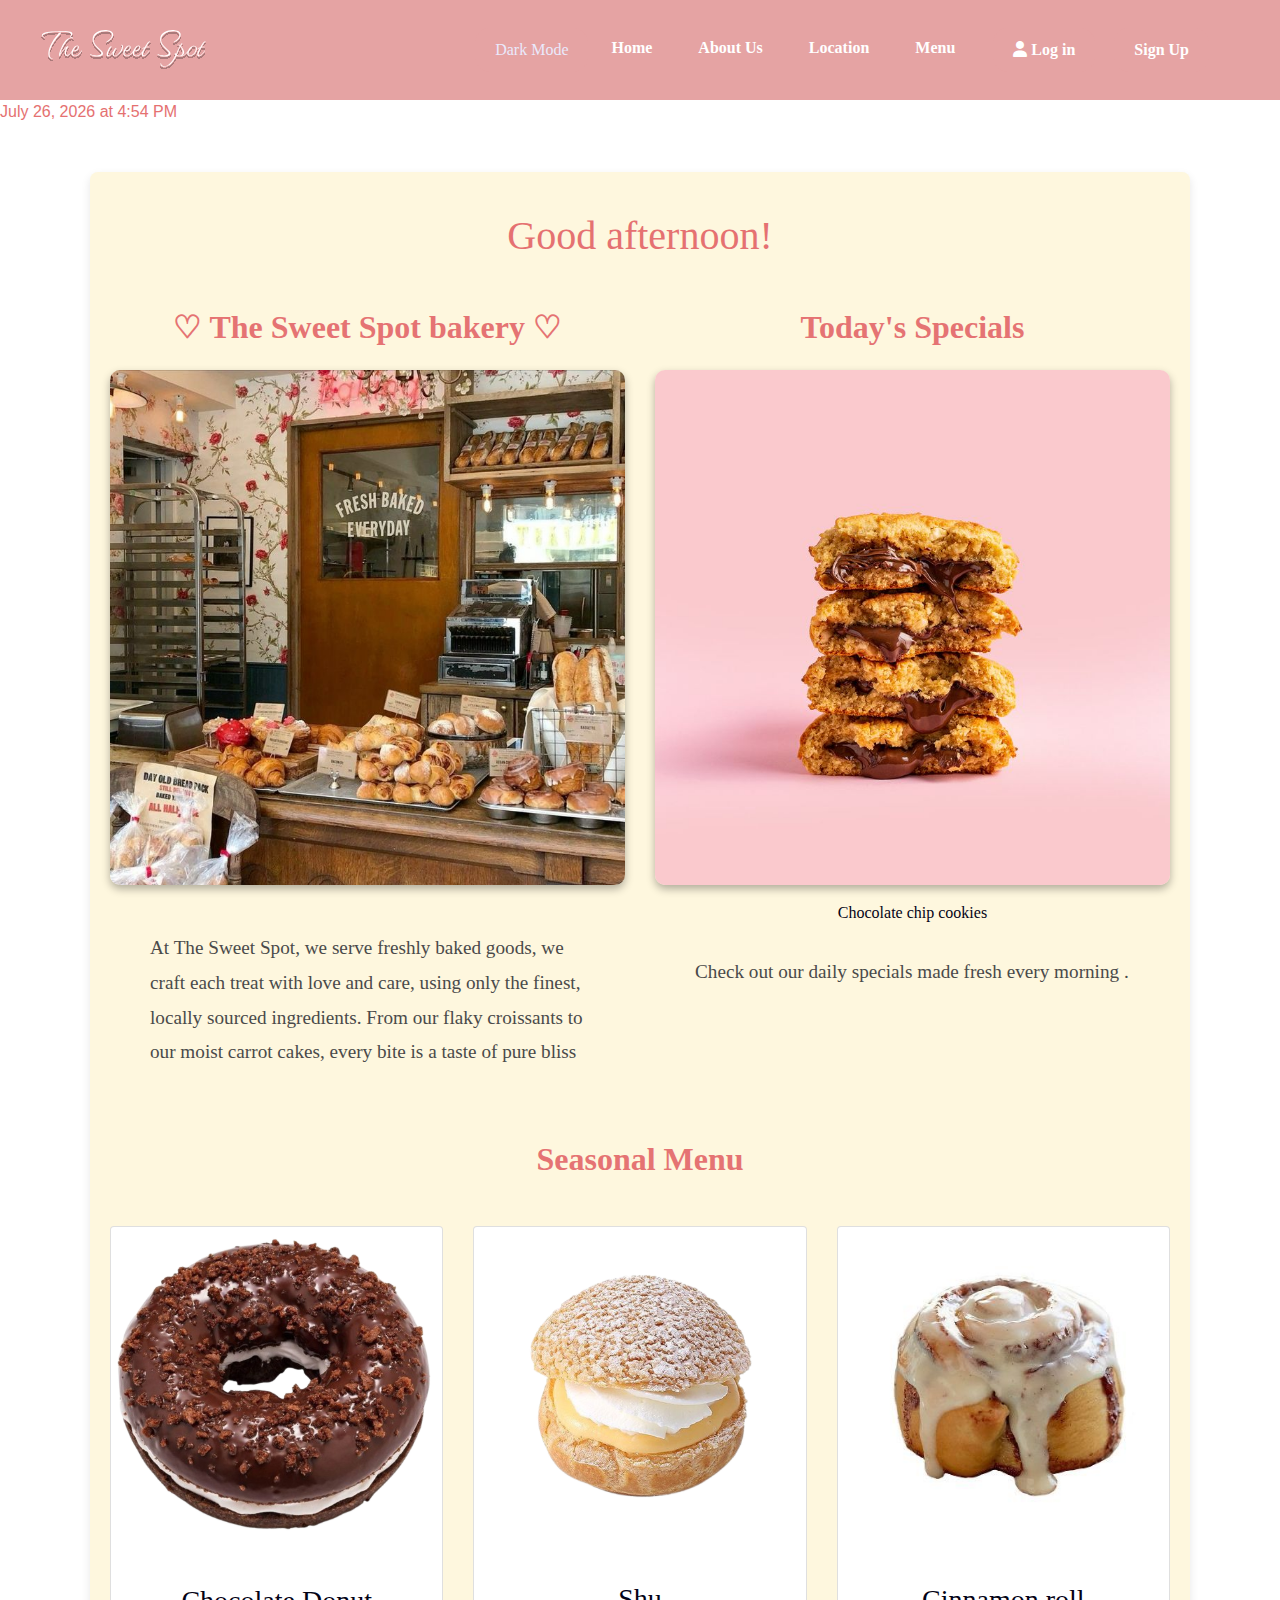
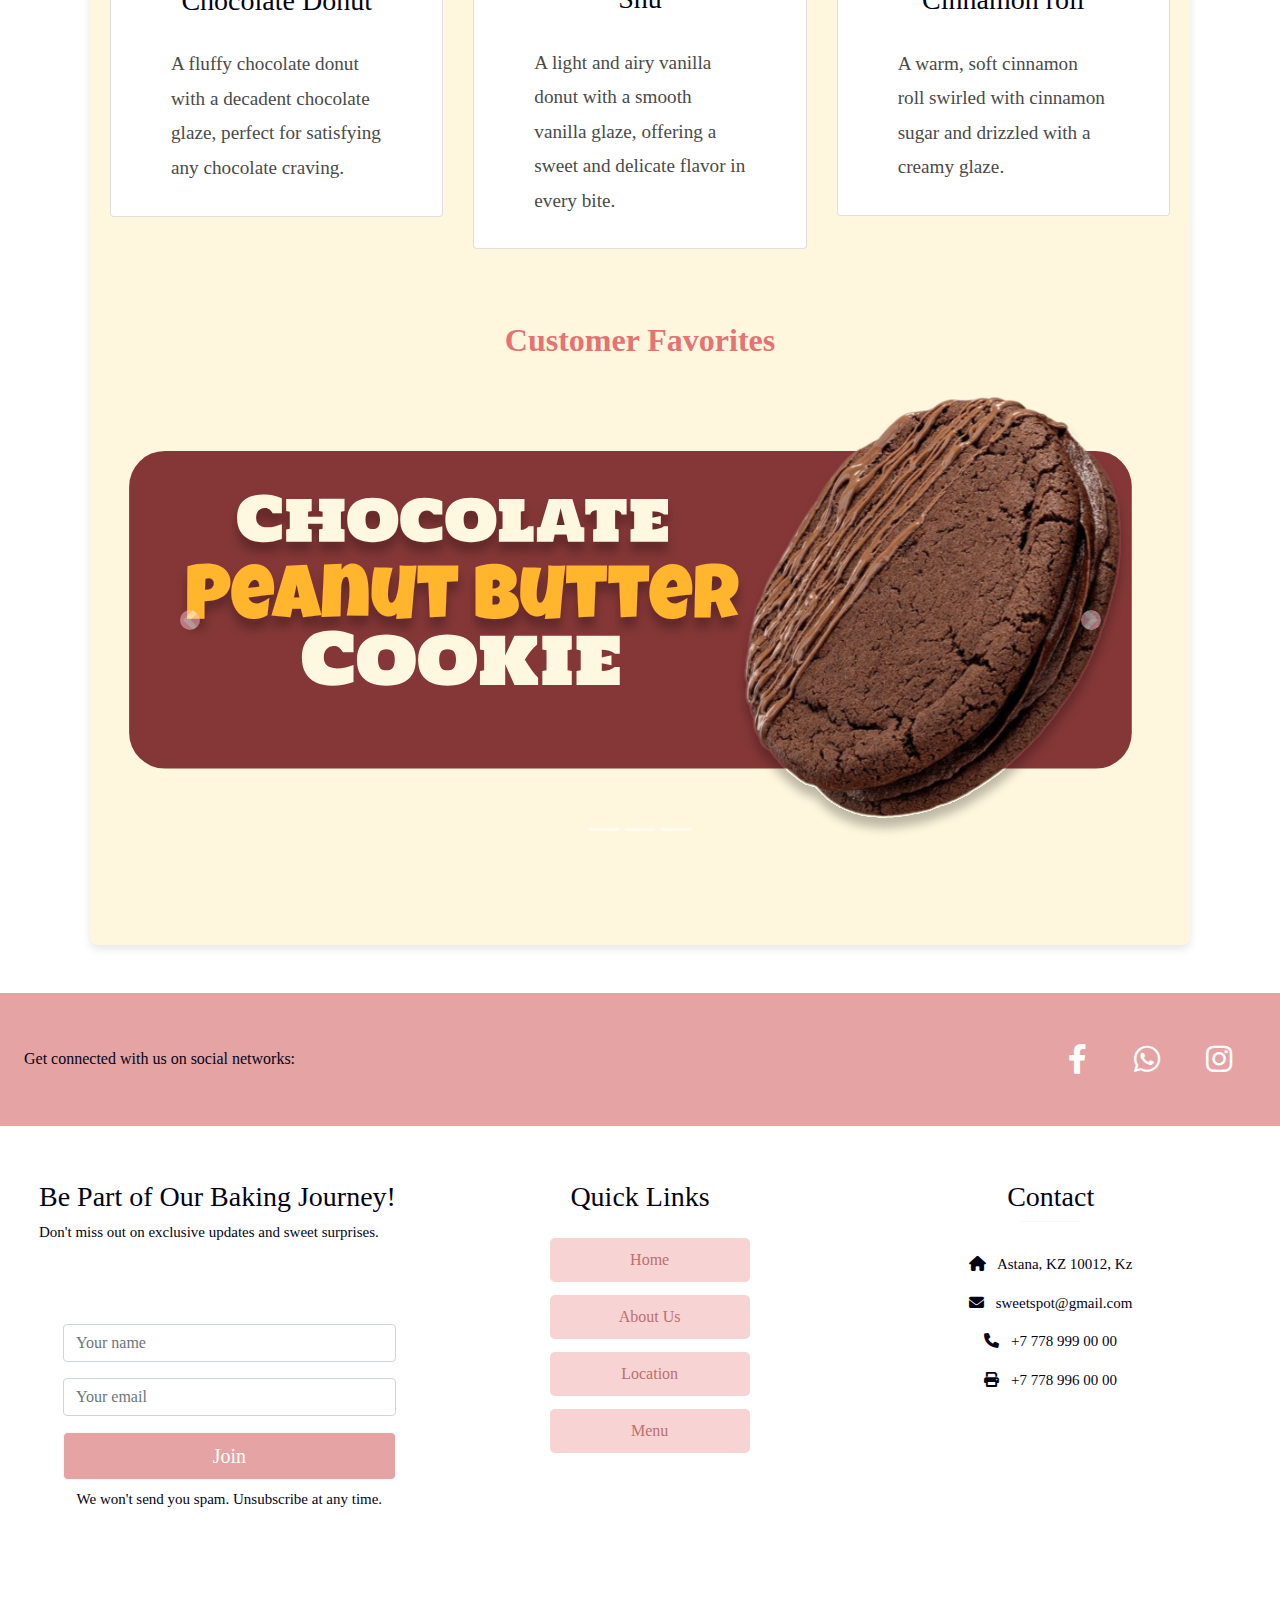
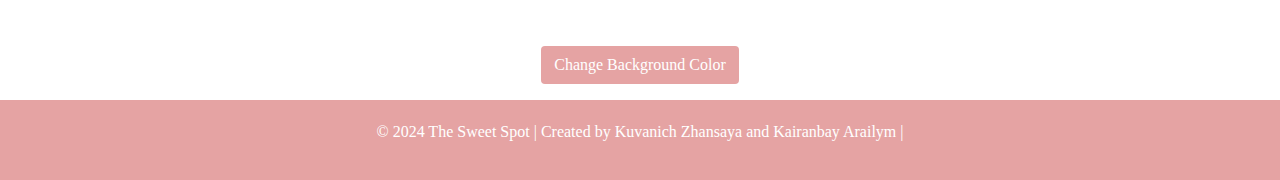
==== html/index.html @ 6b565dda "fourth commit" ====
<!DOCTYPE html>
<html lang="en">
<head>
  <meta charset="UTF-8">
  <meta name="viewport" content="width=device-width, initial-scale=1.0">
  <title>The Sweet Spot | Home</title>
  <link rel="stylesheet" href="../css/styles.css">
  <link href="https://cdn.jsdelivr.net/npm/bootstrap@5.3.3/dist/css/bootstrap.min.css" rel="stylesheet">
  <link rel="icon" type="image/svg" href="css/favicon.svg">
  <link rel="stylesheet" href="https://cdnjs.cloudflare.com/ajax/libs/font-awesome/6.0.0-beta3/css/all.min.css">
  <script src="../javascript/darkmode.js"></script>
  <link href="https://stackpath.bootstrapcdn.com/bootstrap/4.5.2/css/bootstrap.min.css" rel="stylesheet">
</head>

<body>
  <div id="page-container">
  <header>
    <a class="navbar-brand" href="index.html">
      <div class="logo"></div>
    </a>
    <nav class="navbar navbar-expand-lg" id="navbar">
      <div class="container-fluid">
        <button class="navbar-toggler" type="button" data-bs-toggle="collapse" data-bs-target="#navbarNav" aria-controls="navbarNav" aria-expanded="false" aria-label="Toggle navigation">
          <span class="navbar-toggler-icon"></span>
        </button>
        
        <button id="theme-toggle" class="styled-button">Toggle Light/Dark Mode</button> 
        <div class="collapse navbar-collapse" id="navbarNav">
          <ul class="navbar-nav ms-auto">
            <li class="nav-item">
              <a class="nav-link" href="index.html">Home</a>
            </li>
            <li class="nav-item">
              <a class="nav-link" href="about.html">About Us</a>
            </li>
            <li class="nav-item">
              <a class="nav-link" href="location.html">Location</a>
            </li>
            <li class="nav-item">
              <a class="nav-link" href="menu.html">Menu</a>
            </li>
            <li class="nav-item" id="auth-buttons">
              <button class="btn-login" onclick="LoginPopup()">
                  <i class="fas fa-user"></i> Log in
              </button>
              <button class="btn-signup1" onclick="SignupPopup()">
                Sign Up</button>
          </li>
          <li class="nav-item" id="profile-section" style="display: none;">
            <!-- <button class="btn-logout" onclick="logout()">
              <i class="fas fa-sign-out-alt"></i> Logout
            </button> -->
            <button class="btn-profile" onclick="toggleProfilePopup()">
              <i class="fas fa-user-circle"></i> Profile
            </button>
          </li>
          
          </ul>
          <div id="profile-popup" class="profile-popup" style="display: none;">
            <div class="profile-popup-content">
              <span class="close" onclick="toggleProfilePopup()">&times;</span>
              <h1>User Information</h1>
              <p id="profile-username"></p>
              <p id="profile-email"></p>
              <button class="btn-logout2" onclick="logout()">Logout</button>
            </div>
          </div>
      
        </div>
      </div>
    </nav>
  </header>

  <div id="login-popup" class="overlay-container">
    <div class="login-box">
        <h2>✧ Login ✧</h2>
        <form class="form-container" name="login-form" onsubmit="handleLogin(event)">
            <input class="form-input" type="email" placeholder="Email" id="login-email" name="email" required>
            <input class="form-input" type="password" placeholder="Password" id="login-password" name="password" required>
            <button class="btn-submit" type="submit">Submit</button>
            <p>Not a member?</p>
            <button class="btn-signup" onclick="SignupPopup()">Signup now</button>
        </form>
        <button class="btn-close-popup" onclick="LoginPopup()">
          <i class="fas fa-times"></i>
      </button>
      </div>
</div>
<div id="signup-popup" class="overlay-container">
  <div class="signup-box">
      <h2>✧ Sign Up ✧</h2>
      <form class="form-container" onsubmit="handleSignup(event)">
          <input class="form-input" type="text" placeholder="Username" id="signup-username" name="username" required>
          <input class="form-input" type="email" placeholder="Email" id="signup-email" name="email" required>
          <input class="form-input" type="password" placeholder="Password" id="signup-password" name="password" required>
          <button class="btn-submit" type="submit">Create Account</button>
      </form>
      <button class="btn-close-popup" onclick="SignupPopup()">
        <i class="fas fa-times"></i>
    </button>
  </div>
</div>

  <div class="datetime">
    <span id="datetime"></span>
  </div>


  <main class="container my-5">
    <section class="row mb-4">
      <h1 id="greeting"></h1>
      <div id="greeting-section" style="display: none;">
        <h2>Hello, <span id="main-username"></span>!</h2>
    </div>
      <div class="col-lg-6">
        <h2 class="mb-4">♡ The Sweet Spot bakery ♡</h2>
        <figure>
          <img src="../css/home/bakeruu.jfif" alt="Description of the image" class="img-fluid mb-3">
        </figure>
        <p>At The Sweet Spot, we serve freshly baked goods, we craft each treat with love and care, using only the finest, locally sourced ingredients. From our flaky croissants to our moist carrot cakes, every bite is a taste of pure bliss</p>
      </div>
      <div class="col-lg-6">
        <h2 class="mb-4">Today's Specials</h2>
        <figure>
          <img src="../css/menu/cookie.jfif" alt="Chocolate chip cookies" class="img-fluid mb-3">
          <figcaption>Chocolate chip cookies</figcaption>
        </figure>
        <p>Check out our daily specials made fresh every morning  .</p>
      </div>
    </section>
  
    <section>
      <h2 class="mb-5"><b>Seasonal Menu</b></h2>
      <div class="row">
        <div class="col-lg-4">
          <div class="card mb-4">
            <img src="../css/home/ss1.svg" class="card-img-top" alt="Sloika">
            <div class="card-body">
              <h3 class="card-title mb-2">Chocolate Donut</h3>
              <p class="card-text">A fluffy chocolate donut with a decadent chocolate glaze, perfect for satisfying any chocolate craving.</p>
            </div>
          </div>
        </div>
        <div class="col-lg-4">
          <div class="card mb-4">
            <img src="../css/home/ss2.svg" class="card-img-top" alt="Carrot muffin">
            <div class="card-body">
              <h3 class="card-title mb-2">Shu</h3>
              <p class="card-text">A light and airy vanilla donut with a smooth vanilla glaze, offering a sweet and delicate flavor in every bite.</p>
            </div>
          </div>
        </div>
        <div class="col-lg-4">
          <div class="card mb-4">
            <img src="../css/home/bakery.jfif" class="card-img-top" alt="Cinnamon">
            <div class="card-body">
              <h3 class="card-title mb-2">Cinnamon roll</h3>
              <p class="card-text">A warm, soft cinnamon roll swirled with cinnamon sugar and drizzled with a creamy glaze.</p>
            </div>
          </div>
        </div>
      </div>
    </section>

    <section class="my-5">
      <h2 class="text-center mb-4"><b>Customer Favorites</b></h2>
    <div id="carousel" class="carousel slide" data-ride="carousel">
        <ol class="carousel-indicators">
          <li data-target="#carousel" data-slide-to=""></li>
          <li data-target="#carousel" data-slide-to=""></li>
          <li data-target="#carousel" data-slide-to=""></li>
        </ol>
        <div class="carousel-inner">
          <div class="carousel-item active">
            <img class="d-block mx-auto" src="../css/home/slide11.svg" alt="First slide">
          </div>
          <div class="carousel-item">
            <img class="d-block mx-auto" src="../css/home/slide22.svg" alt="Second slide">
          </div>
          <div class="carousel-item">
            <img class="d-block mx-auto" src="../css/home/slide33.svg" alt="Third slide">
          </div>
        </div>
        <a class="carousel-control-prev" href="#carousel" role="button" data-slide="prev">
          <span class="carousel-control-prev-icon" aria-hidden="true" style="background-color: pink; border-radius: 50%;"></span>
          <span class="sr-only">Previous</span>
        </a>
        <a class="carousel-control-next" href="#carousel" role="button" data-slide="next">
          <span class="carousel-control-next-icon" aria-hidden="true" style="background-color: pink; border-radius: 50%;"></span>
          <span class="sr-only">Next</span>
        </a>
      </div>
    </section>

  </main>
  <section class="d-flex justify-content-between p-4 w-100" id="socialmed">
    
    <div class="me-5 align-content-center">
      <span>Get connected with us on social networks:</span>
    </div>
 
    <div class="social-links">
      <a href="" class="text-white me-4">
        <i class="fab fa-facebook-f"></i>
      </a>
      <a href="" class="text-white me-4">
        <i class="fab fa-whatsapp"></i>
      </a>
      <a href="" class="text-white me-4">
        <i class="fab fa-instagram"></i>
      </a>
    </div>

  </section>
  <footer class="container-fluid d-flex flex-column flex-md-row justify-content-between align-items-start p-4">
    <!-- Newsletter Subscription Section -->
    <div class="col-12 col-md-4 d-flex flex-column align-items-start mb-4 mb-md-0">
      <h3>Be Part of Our Baking Journey!</h3>
      <p>Don't miss out on exclusive updates and sweet surprises.</p>
      <form id="newsletter" class="p-4 rounded-3 w-100">
        <div class="mb-3">
          <input type="text" class="form-control" id="footer-name1" placeholder="Your name" name="name" required>
        </div>
        <div class="mb-3">
          <input type="email" class="form-control" id="footer-email1" placeholder="Your email" name="email" required>
        </div>
        <button type="submit" class="btn btn-light btn-lg w-100">Join</button>
        <p class="small mt-2">We won't send you spam. Unsubscribe at any time.</p>
      </form>
    </div>
  
    <!-- Quick Links Section -->
    <div class="col-12 col-md-4 text-center mb-4 mb-md-0" >
      <h3>Quick Links</h3>
      <div class="link-list d-flex flex-column align-items-center">
        <a href="index.html" class="link-item d-block mb-2">Home</a>
        <a href="about.html" class="link-item d-block mb-2">About Us</a>
        <a href="location.html" class="link-item d-block mb-2">Location</a>
        <a href="menu.html" class="link-item d-block">Menu</a>
      </div>
    </div>
  
    <!-- Contact Information Section -->
    <div class="col-12 col-md-4 text-center" id="contact-us">
      <h3>Contact</h3>
      <hr class="mb-4 mt-0 d-inline-block mx-auto" style="width: 60px;"/>
      <p><i class="fas fa-home mr-2"></i> Astana, KZ 10012, Kz</p>
      <p><i class="fas fa-envelope mr-2"></i> sweetspot@gmail.com</p>
      <p><i class="fas fa-phone mr-2"></i> +7 778 999 00 00</p>
      <p><i class="fas fa-print mr-2"></i> +7 778 996 00 00</p>
    </div>
  </footer>
  </div>
<div class="text-center my-3">
  <button id="colorButton" class="btn btn-custom mt-3">Change Background Color</button>
</div>
<script src="../javascript/sweet.js"></script>
<script src="../javascript/scrypt.js"></script>
<script src="../javascript/randomq.js"></script>
<div class="credits text-center mt-3">
  <p>&copy; 2024 The Sweet Spot | Created by Kuvanich Zhansaya and Kairanbay Arailym |</p>
</div>
<script src="../javascript/sweet.js"></script>
<script src="../javascript/scrypt.js"></script>
<script src="../javascript/form.js"></script>
<script src="../server.js"></script>
<script src="https://code.jquery.com/jquery-3.5.1.slim.min.js"></script>
<script src="https://cdn.jsdelivr.net/npm/@popperjs/core@2.9.3/dist/umd/popper.min.js"></script>
<script src="https://stackpath.bootstrapcdn.com/bootstrap/4.5.2/js/bootstrap.min.js"></script>
</body>
</html>
---- css/styles.css ----
:root {
    --text-light: #040316;
    --background-light: #ffffff;
    --primary-light: #e5a3a3;
    --secondary-light: #e57171;
    --accent-light: #ba7070;

    --text-dark: #eae9fc;
    --background-dark: #7a5959;
    --primary-dark: #5b1a1a;
    --secondary-dark: #8e1a1a;
    --accent-dark: #914646;
}
#page-container {
    opacity: 1;
    transition: opacity 0.5s ease;
}
.light-mode body {
    font-family: 'Garamond', Serif;
    background-color: var(--background-light);
    color:  var(--text-light);
    margin: 0;
    padding: 0;
    transition: transform 0.3s ease-in-out;
}

.dark-mode body { 
    font-family: 'Garamond', Serif;
    background-color: var(--background-dark);
    color: var(--text-dark);
    margin: 0;
    padding: 0;
    transition: transform 0.3s ease-in-out;
}


.light-mode header {
    display: flex;
    justify-content: space-between;
    align-items: center;
    background-color: var(--primary-light);
    padding: 20px 40px;
    transition: transform 0.3s ease-in-out;
}

.dark-mode header {
    display: flex;

    justify-content: space-between;
    align-items: center;
    background-color: var(--primary-dark);
    padding: 20px 40px;
    transition: transform 0.3s ease-in-out;
}

.logo {
    background-image: url("css/tss.svg");
    background-repeat: no-repeat;
    background-size: contain;
    height: 40px;
    width: 200px;
} 

#navbar {
    display: flex;
    top: 0px;
    transition: transform 0.3s ease-in-out;
}

.dark-mode #socialmed {
    background-color: var(--primary-dark);
    width: 100%;
}
.light-mode #socialmed {
    background-color: var(--primary-light);
    width: 100%;
}

.light-mode nav a {
    margin: 0 15px;
    color: var(--primary-light);
    text-decoration: none;
    font-weight: 700;
    transition: opacity 0.5s, max-height 0.5s, padding 0.5s;
}

.dark-mode nav a {
    margin: 0 15px;
    color: var(--primary-dark); 
    text-decoration: none;
    font-weight: 700;
    transition: color 0.3s ease;
}

.light-mode navbar {
    background-color: var(--primary-light);
}

.dark-mode .navbar {
    background-color: var(--primary-dark);
}
body {
    font-family: 'Roboto', sans-serif;
    background-color: #f7f4ef;
    color: #4a4a4a;
    margin: 0;
    transition: transform 0.3s ease-in-out;
    padding: 0;
}
.logo {
    background-image: url("../css/tss.svg");
    background-repeat: no-repeat;
    background-size: contain;
    height: 40px;
    width: 200px;
}

nav {
    display: flex;
    transition: 0.2s;
}

.light-mode nav a {
    margin: 0 15px;
    color: var(--primary-light);
    text-decoration: none;
    font-weight: 700;
    transition: color 0.3s ease;
}

.dark-mode nav a {
    margin: 0 15px;
    color: var(--primary-dark); 
    text-decoration: none;
    font-weight: 700;
    transition: color 0.3s ease;
}

.light-mode navbar {
    background-color: var(--primary-light);
    transition: 0.2s;
}

.dark-mode .navbar {
    background-color: var(--primary-dark);
}


.navbar .navbar-brand .logo {
    background-image: url("css/tss.svg"); /* Ensure the logo appears */
    background-repeat: no-repeat;
    background-size: contain;
    height: 40px;
    width: 200px;
}

.navbar-toggler {
    border: none; 
}

.navbar-toggler-icon {
    background-color: #ffffff;
}

.navbar-nav .nav-link {
    color: #ffffff; 
    cursor: pointer;
    transition: opacity 0.5s ease-in-out;
    font-weight: 700; 
}


.light-mode .navbar-nav .nav-link:hover {
    text-decoration: underline; 
    color: var(--accent-light); 
}
.dark-mode .navbar-nav .nav-link:hover {
    text-decoration: underline;
    color: var(--accent-dark);
}

.light-mode .navbar-nav .nav-link.active {
    color:  var(--accent-light);
}

.dark-mode .navbar-nav .nav-link.active {
    color: var(--accent-dark);
}
nav a:hover {
    text-decoration: underline;
    color: #f7e2e2;
}

.light-mode main {
    max-width: 1100px;
    margin: 40px auto;
    padding: 40px 20px;
    background-color: #FEF7DE;    ;
    border-radius: 8px;
    box-shadow: 0px 4px 10px rgba(0, 0, 0, 0.1); 
    text-align: center; 
  transition: opacity 0.5s ease-in-out;
} 

.dark-mode main {
    max-width: 1100px;
    margin: 40px auto;
    padding: 40px 20px;
    background-color:#d4b2a9;
    color: var(--text-dark);
    border-radius: 8px;
    box-shadow: 0px 4px 10px rgba(0, 0, 0, 0.1); 
    text-align: center; 
    transition: opacity 0.5s ease-in-out;
}

figure img {
    border-radius: 10px;
    box-shadow: 0px 4px 8px rgba(0, 0, 0, 0.3);
}
main p {
    font-size: 1.2em;
    color: #4a4a4a;
    line-height: 1.8;
    margin: 20px 0;
    text-align: left;
}

/* Section Headings */
.light-mode main h2, .section-heading {
    font-size: 2em;
    color: #e57373; 
    margin-top: 40px;
    margin-bottom: 20px;
    text-align: center; 
    font-weight: 800;
}
.dark-mode p {
    color: var(--text-light);
}
.dark-mode main h2, .section-heading {
    font-size: 2em;
    color: #5b1a1a; 
    margin-top: 40px;
    margin-bottom: 20px;
    text-align: center; 
    font-weight: 800;
}
.light-mode .credits {
    text-align: center;
    padding: 20px;
    background-color: var(--primary-light);
    color: #ffffff;
}

.dark-mode .credits {
    text-align: center;
    padding: 20px;
    background-color: var(--primary-dark);
    color: #ffffff;
}
iframe {
    width: 100%;
    max-width: 600px;
    height: 450px;
    border: 0;
    margin: 20px auto;
}
form {
    background-color: #ffffff;
    padding: 30px;
    border-radius: 10px;
    margin: 40px auto;
    text-align: center;
    box-shadow: 0px 4px 10px rgba(0, 0, 0, 0.1);
}

#order .form label {
    font-size: 1.2em;
    margin-bottom: 10px;
    color: #e57373;
}

#order .form input[type="text"],
.form input[type="email"],
.form textarea {
    width: 100%;
    padding: 10px;
    justify-content: center;
    margin-bottom: 20px;
    text-align: center;
    border-radius: 5px;
    border: 1px solid #ccc;
    background-color: #f7f4ef;
}
#nextb {
    width: 250px;
    background-color: #ba7070;
    border: none;
    font-size: 20px;
}
#nextb:hover {
    background-color: #d89494;
}
#nextb2 {
    width: 150px;
    background-color: #ba7070;
    border: none;
    font-size: 20px;
}
#nextb2:hover {
    background-color: #d89494;
}
#backb {
    width:150px;
    font-size: 20px;
}
#backb2 {
    width:150px;
    font-size: 20px;
}
#finish:hover {
    background-color: #d89494;
    border: none;

}
#finish {
    background-color: #ba7070;
    color: #fff;
    margin: 5px;
}
#order .form input[type="submit"] {
    background-color: #e5a3a3;
    color: #ffffff;
    padding: 10px 20px;
    border: none;
    border-radius: 5px;
    cursor: pointer;
    font-size: 1em;
    transition: background-color 0.3s ease;
}

#order .form input[type="submit"]:hover {
    background-color: #d89494;
}
.light-mode main h5 {
    color:#e57373;

}

.dark-mode main h5 {
    color:#5b1a1a;

}
.team {
    display: flex;
    justify-content: center;
    margin: 40px 0;
    padding: 40px auto;
}

.team h3 {
    font-size: 1.5em;
    color: #e57373;
    margin-top: 10px;
} 

.team-member {
    width: 30%;
    text-align: center;
}

.team-member img {
    width: 100px;
    height: 100px;
    border-radius: 100%;
}

.team-member h3 {
    font-size: 1.5em;
    color: #e57373;
    margin-top: 10px;
}
.seasonal-menu {
    display: grid;
    background-color: #FFBE98;
    grid-template-columns: repeat(3, 1fr); 
    gap: 15px; 
    border-radius: 8px;
    padding: 40px 20px;
    margin: 20px 20px;
}

.smenu-item {
    text-align: center;
    border-radius: 8px; 
    overflow: hidden; 
}

.smenu-item img {
    width: 100%;
    padding: 10px 20px;
    margin: 10px 0;
    border-radius: 8px;
    box-shadow: 5px 5px 10px 10px rgba(0, 0, 0, 0.1);
    height: 300px; 
    object-fit: cover;
}

.smenu-item h3 {
    margin: 10px 0 5px;
    font-size: 1.3em;
    color: #e57373;
}

.smenu-item p {
    font-size: 0.9em;
    color: #666;
}

main p {
    font-size: 1.2em;
    color: #4a4a4a;
    line-height: 1.8;
    margin: 20px 0;
    padding: 10px 40px;
}
.btn-success {
    background-color: #e57373; /* Your custom color */
    border-color: #fff; /* Border color, if any */

}
.custom-btn:hover {
    background-color: #e5a3a3 ;}
    .custom-bg-pink {
        background-color: #e5a3a3; 
    }
    
.carousel-control-prev,
.carousel-control-next {
        width: 5%; /* Adjust width for more space */
    }
    
.carousel-item img {
        height: auto;
        width: 100%;
        object-fit: cover; /* Ensure images cover the space without distortion */
    }
.carousel-control-prev-icon,
.carousel-control-next-icon {
        background-image: url("data:image/svg+xml;charset=utf8,%3Csvg xmlns='https://www.w3.org/2000/svg' fill='fff' viewBox='0 0 8 8'%3E%3Cpath d='M5.25 0l-4 4 4 4 1.5-1.5-2.5-2.5 2.5-2.5-1.5-1.5z'/%3E%3C/svg%3E");
    }
.carousel-inner .carousel-item {
        transition: -webkit-transform 2s ease;
        transition: -moz-transform 2s ease;
        transition: -ms-transform 2s ease;
        transition: transform 2s ease;
        transition: all 2s ease;
      }
      
.social-links {
        background-color: none;
        text-align: center; /* Center the text and links */
        padding: 20px 0; /* Add some padding for spacing */
    }
/* .dark-mode span {
    font-size: 20px;
    text-align: center;

} */
    
.light-mode .social-links a {
        color: #d89494;
        margin: 0 15px; /* Space between links */
        text-decoration: none;
        font-size: 30px;
    }
 
.dark-mode .social-links a {
        color: var(--background-light);
        background-color: none;
        margin: 0 15px; /* Space between links */
        text-decoration: none;
        font-size: 30px;
    } 
    
.light-mode .social-links a i:hover {
        color: var(--secondary-light);
    }
.dark-mode .social-links a i:hover {
        color: var(--accent-light);
    }
.light-mode #newsletter {
    max-width: 500px;
    background-color: var(--background-light);
    box-shadow: none;
}
.dark-mode #useful-link p{
    font-size: 20px;
}
.dark-mode #newsletter {
    max-width: 450px;
    background-color: var(--background-dark);
    box-shadow: none;
}
#newsletter .form-label {
    font-size: 20px;
    background-color: none;
    color: #e5a3a3;
    text-align: center;
}
#newsletter .form-control {
    justify-content: center;
}
.light-mode #newsletter .btn {
    color:#fff;
    background-color: var(--primary-light);
}
.dark-mode #newsletter .btn {
    color:#fff;
    border: none;
    background-color: var(--primary-dark);
}
.light-mode footer {
    background-color: var(--background-light);
    padding: 20px 15px;
    width: 100%;
    transition: background-color 0.3s ease;
}
.dark-mode footer {
    background-color: none;
    padding: 0;
    width: 100%;
    color: var(--text-dark);
}
.light-mode .link-list a {
    color: var(--accent-light);
    width: 200px;
    
}
.light-mode .link-list a:hover {
    color: var(--secondary-dark);
    background-color: var(--primary-light);
    
}
.dark-mode .link-list a {
    color: var(--background-light);
    width: 200px;
    background-color: var(--primary-dark);
}
.dark-mode .link-list a:hover {
    color: var(--background-light);
    width: 200px;
    background-color: var(--accent-dark);
}
.light-mode footer a:hover {
    color: #e57373;
}

.light-mode footer p{
    font-size: 15px;
    color:var(--text-light);
}

.dark-mode footer p {
    font-size: 15px;
    color: var(--text-dark);
}

.light-mode footer h5 {
    color: var(--primary-light);
    font-size: 20px;
}
.dark-mode footer h5 {
    color: var(--primary-dark);
    font-size: 20px;
}
.link-list {
    display: flex;
    flex-direction: column; /* Stack links vertically */
    max-width: 300px; /* Set a max width for the list */
    padding-left: 60px;
    margin-bottom: 100px;
    margin: 20px; /* Margin around the link list */
}
.link-item {
    display: flex; /* Flexbox for icon and text alignment */
    align-items: center; /* Center items vertically */
    background-color: #f8d3d3; /* Light pink background */
    padding: 10px; /* Padding for the link */
    margin: 5px 0; /* Margin between links */
    text-decoration: none; /* Remove underline */
    border-radius: 5px; /* Rounded corners */
    transition: background-color 0.3s; /* Transition for hover effect */
}
.link-item span {
    font-weight: bold; /* Make text bold */
    font-size: 16px; /* Font size for the text */
}
.btn-open-popup {
    padding: 12px 24px;   
    background: transparent;
    border: none;
    cursor: pointer;
    transition: background-color 0.3s ease;
    position: relative; /* Add this to enable top property in hover */
  }
  
  .btn-open-popup img {
    width: 100px;
    background: transparent ;
  }
  
  .btn-open-popup:hover {
    top: 10px; /* Adjust the value for the desired hover effect */
  }
  
.overlay-container {
    display: none;
    position: fixed;
    top: 0;
    left: 0;
    width: 100%;
    height: 100%;
    background: rgba(0, 0, 0, 0.6);
    justify-content: center;
    align-items: center;
    z-index: 999;
    opacity: 0;
    transition: opacity 0.3s ease;
}
.overlay-container.show {
    display: block;
  }
  
.popup-box {
    background: #fff;
    padding: 20px;
    border-radius: 12px;
    box-shadow: 0 0 20px rgba(0, 0, 0, 0.4);
    width: 450px;
    text-align: center;
    opacity: 0;
    transform: scale(0.8);
    animation: fadeInUp 0.5s ease-out forwards;
}

.form-container {
    display: flex;
    flex-direction: column;
    border: none;
}

.form-label {
    margin-bottom: 10px;
    font-size: 16px;
    color: #444;
    text-align: left;
}

.form-input {
    padding: 10px;
    margin-bottom: 20px;
    border: 1px solid #ccc;
    border-radius: 8px;
    font-size: 16px;
    width: 100%;
    box-sizing: border-box;
}

.btn-submit,
.btn-close-popup {
    padding: 12px 24px;
    border: none;
    border-radius: 8px;
    cursor: pointer;
    transition: background-color 0.3s ease, color 0.3s ease;
}

.btn-submit {
    background-color:#e5a3a3;
    font-weight: 600;
    font-size: 18px;
    color: #fff;
}
.btn-submit:hover {
    background-color: #e57373;

}

.btn-close-popup {
    background: transparent; /* Make background transparent */
    border: none; /* Remove border */
    color: #000; /* Set color */
    font-size: 20px; /* Set font size */
    cursor: pointer; /* Change cursor to pointer */
    position: absolute; /* Position it absolutely */
    top: 10px; /* Distance from the top */
    right: 10px; /* Distance from the right */
}

#newsletter {
    position: relative; /* Make the form a positioned ancestor */
    padding: 20px; /* Add padding around the form */
}


.btn-submit:hover {
    background-color: #d89494;
}
@keyframes fadeInUp {
    /* from {
        opacity: 0;
        transform: translateY(20px);
    }

    to {
        opacity: 1;
        transform: translateY(0);
    } */
    0% {
        opacity: 0;
        transform: translate(-50%, -50%) scale(0.8); /* Start smaller and centered */
    }
    100% {
        opacity: 1;
        transform: translate(-50%, -50%) scale(1); /* End at full size and centered */
    }
}

/* Animation */
.overlay-container.show {
    display: flex;
    opacity: 1;
} 

.accordion-section {
    margin-top: 20px; 
    padding: 0 20px; 
}
  
.accordion {
    background-color: #ba7070;
    color: #ffffff;
    cursor: pointer;
    padding: 18px;
    width: 90%; 
    text-align: center;
    border: none;
    outline: none;
    transition: 0.4s;
    margin: 0 auto 10px auto; /* центрирует элемент и добавляет отступ снизу */
    border-radius: 5px;
    font-weight: 500;
    font-size: large;
}
  
.accordion:hover,
.accordion.active {
    background-color: #e5a3a3; 
}
  
.panel {
    padding: 0 18px;
    background-color: white;
    width: 90%;
    margin: 0 auto;
    max-height: 0;
    overflow: hidden;
    transition: max-height 0.2s ease-out;
    border-radius: 5px;
}
  

.accordion:after {
    content: '🤍'; 
    font-size: 13px;
    float: right;
    margin-left: 5px;
}
  
/* .active:after {
    content: "1"; 
} */


.btn-custom {
    background-color: #e5a3a3 !important; 
    color: #ffffff;
    padding: 15x 30px;
    border-radius: 16px;
    border: none;
    cursor: pointer;
    font-size: 16px;
    transition: background-color 0.3s ease, transform 0.2s ease;
}
  
.light-mode .btn-custom{
    background-color: var(--primary-light) !important; 
    color: var(--background-light);
}

.dark-mode .btn-custom{
    background-color: var(--primary-dark) !important; 
    color: var(--background-light);
}

.light-mode .btn-custom:hover { 
    background-color: var(--accent-light) !important; 
    transform: scale(1.05); 
    color: var(--background-light);
}
  
.dark-mode .btn-custom:hover { 
    background-color: var(--accent-dark)!important; 
    transform: scale(1.05); 
}
.light-mode .btn-custom:active {
    background-color: var(--accent-light) !important; 
    transform: scale(0.98); 
}

.dark-mode .btn-custom:active {
    background-color: var(--accent-dark )!important; 
    transform: scale(0.98); 
}
.light-mode #datetime {
    font-size: 16px;
    font-weight: 300;
    font-family: 'Roboto', sans-serif;
    color:var(--secondary-light);
    
}
.dark-mode #datetime {
    font-size: 16px;
    font-weight: 300;
    font-family: 'Roboto', sans-serif;
    color: var(--background-light);
    
}
#time-display {
    font-size: 1.5rem;
    margin-top: 10px;
    color: #333;
}
.form-step {
    display: none; /* Hide all steps by default */
}
.form-step.active {
    display: block; /* Show the active step */
}
.light-mode #greeting {
    text-align: center;
    color: var(--secondary-light);

}
.dark-mode #greeting {
    text-align: center;
    color: var(--primary-dark);

}
#randomQuoteSection {
    text-align: center; /* Center the text and button */
    margin-top: 50px; /* Add some space from the top */
}
  
#quoteDisplay {
    font-size: 18px;
    color: #555555; /* Soft gray for the text */
    margin-bottom: 20px;
    font-style: italic;
    text-align: center;
    font-size: 24px;
    font-weight:700;
}
  
#quoteDisplay {
    font-family: 'Roboto', sans-serif;
}
  
#getQuoteButton {
    background-color: #e5a3a3; /* Match the custom background color */
    color: #ffffff;
    padding: 10px 25px;
    border-radius: 16px;
    border: none;
    cursor: pointer;
    font-size: 16px;
    transition: background-color 0.3s ease, transform 0.2s ease;
}
  
#getQuoteButton:hover {
    background-color: #ba7070; /* Same hover effect */
    transform: scale(1.05);
}
  
#getQuoteButton:active {
    background-color: #ba7070; /* Same active effect */
    transform: scale(0.98);
}

.content-box {
    width: 100%;
    max-width: 500px;
    padding: 20px;
    background-color: #f4f4f4;
    border: 1px solid #ddd;
    border-radius: 10px;
    box-shadow: 0px 4px 8px rgba(0, 0, 0, 0.1);
    margin: 20px auto;
    text-align: center;
    transition: opacity 0.5s ease, height 0.5s ease;
    opacity: 1;
    height: auto;
}
  
.hidden {
    opacity: 0;
    height: 0;
    padding: 0;
    margin: 0;
    overflow: hidden;
}
  
.card {
    transition: transform 0.3s ease, box-shadow 0.3s ease;
    border-radius: 10px; /* Slight rounding for smoother look */
    overflow: hidden;
}
.card img {
    border-radius: 10px;
}  
  /* On hover, the card will scale up and add a shadow */
.card:hover {
    transform: scale(1.05); /* Slightly enlarge the card */
    box-shadow: 0 8px 16px rgba(0, 0, 0, 0.3); /* Add a shadow for a floating effect */
}
  
  /* Optional: Adjust the card images to match the effect */
.card-img-top {
    transition: transform 0.3s ease;
}
  
  /* Optional: Zoom in on the image on hover */
.card:hover .card-img-top {
    transform: scale(1.1); /* Slight zoom on the image */
}  

#toggleDiv {
    transition: opacity 0.5s, max-height 0.5s, padding 0.5s; /* Smooth transitions */
    max-height: 200px; /* Set max-height to your desired height */
    overflow: hidden; /* Prevents overflow during the height transition */
}
.light-mode #toggle-time {
    padding: 10px 20px;
    background-color: var(--primary-light); /* Green background */
    color: var(--background-light); /* White text */
    border: none; /* No border */
    border-radius: 10px; /* Rounded corners */
    cursor: pointer; /* Pointer cursor on hover */
    transition: background-color 0.3s ease, transform 0.2s ease; /* Smooth transitions */
}

.light-mode #toggle-time:hover {
    background-color: var(--accent-light); 
    transform: scale(1.05); 
}

.light-mode #toggle-time:active {
    transform: scale(0.95); /* Slightly decrease size when clicked */
}
.dark-mode #toggle-time {
    padding: 10px 20px;
    background-color: var(--accent-dark); /* Green background */
    color: var(--background-light);
    border: none; /* No border */
    border-radius: 10px; /* Rounded corners */
    cursor: pointer; /* Pointer cursor on hover */
    transition: background-color 0.3s ease, transform 0.2s ease; /* Smooth transitions */
}

.dark-mode #toggle-time:hover {
    background-color: var(--accent-light); 
    transform: scale(1.05); 
}

#toggle-time:active {
    transform: scale(0.95); /* Slightly decrease size when clicked */
}
.dark-mode #viewmenu:hover {
    background-color: var(--accent-light);
    transform: scale(1.05); 

}
.light-mode #viewmenu:hover {
    background-color: var(--accent-light);
    transform: scale(1.05); 

}
.light-mode #viewmenu {
    transition: background-color 0.3s ease, transform 0.2s ease; /* Smooth transitions */
    background-color: var(--primary-light);
    color: var(--background-light);
    width: 200px;
}
.dark-mode #viewmenu {
    transition: background-color 0.3s ease, transform 0.2s ease; /* Smooth transitions */
    background-color: var(--accent-dark);
    color: var(--background-light);
    width: 200px;

}
.styled-button {
    background-color: var(--primary-light); 
    color: var(--text-light);
    border: none;
    border-radius: 15px;
    padding: 10px 20px;
    font-size: 16px;
    cursor: pointer;
    transition: background-color 0.3s ease, color 0.3s ease;

}
.light-mode .styled-button {
    background-color: var(--primary-light);
    color: var(--text-dark);
}

.dark-mode .styled-button {
    background-color: var(--primary-dark);
    color: var(--text-dark);
}

.light-mode .styled-button:hover {
    background-color: var(--secondary-light); 
}

.dark-mode .styled-button:hover {
    background-color: var(--secondary-dark); 
}

.styled-button:focus {
    outline: none;
    box-shadow: 0 0 0 3px rgba(198, 72, 78, 0.154);
}
.light-mode .btn-login {
    padding: 8px 28px;
    background-color: #e5a3a3;
    color: #fff;    
    border: none;
    cursor: pointer;
    font-weight: 700;
    transition: background-color 0.3s ease;
}
.btn-login:hover{
    color:#e57373;
    text-decoration: underline;
}
.login-box {
    background: #fff;
    padding: 30px 20px;
    border-radius: 12px;
    box-shadow: 0 0 20px rgba(0, 0, 0, 0.4);
    width: 450px;
    text-align: center;
    z-index: 1000;
    position: fixed; /* Fixed positioning for centering in the viewport */
    top: 50%;
    left: 50%;
    transform: translate(-50%, -50%);
    opacity: 0;
    /* transform: scale(0.8); */
    animation: fadeInUp 0.5s ease-out forwards;
}
.signup-box {
    background: #fff;
    padding: 30px 20px;
    border-radius: 12px;
    box-shadow: 0 0 20px rgba(0, 0, 0, 0.4);
    width: 450px;
    text-align: center;
    opacity: 0;
    position: fixed; /* Fixed positioning for centering in the viewport */
    top: 50%;
    left: 50%;
    transform: scale(0.8);
    animation: fadeInUp 0.5s ease-out forwards;
}
.light-mode .btn-signup {
    background-color: #fff;
    border: none;
    color: var(--primary-light);
    font-weight: 600;
}

.dark-mode .btn-signup {
    background-color: #fff;
    border: none;
    color:var(--primary-dark);
    font-weight: 600;
}

.btn-signup:hover {
    color:#e57373;
    text-decoration: underline;
    font-weight: 500;
}

.light-mode .btn-signup1:hover {
    color: var(--secondary-light);
    text-decoration: underline;
    font-weight: 500;
}
.dark-mode .btn-signup1:hover {
    color: var(--secondary-dark);
    text-decoration: underline;
    font-weight: 500;
}

.light-mode .btn-logout:hover {
    color: var(--accent-light);
    text-decoration: underline;
    font-weight: 500;
}
.dark-mode .btn-logout:hover {
    color: var(--accent-light);
    text-decoration: underline;
    font-weight: 500;
}
.light-mode .btn-profile {
    margin: 0 15px;
    color: var(--primary-light);
    background-color: var(--background-light); 
    border: none;
    border-radius: 15px;
    padding: 10px 20px;
    font-size: 16px;
    cursor: pointer;
    transition: background-color 0.3s ease, color 0.3s ease

}
.dark-mode .btn-profile {
    margin: 0 15px;
    color: var(--primary-dark);
    background-color: var(--background-light); 
    border: none;
    border-radius: 15px;
    padding: 10px 20px;
    font-size: 16px;
    cursor: pointer;
    transition: background-color 0.3s ease, color 0.3s ease
}
.light-mode .btn-logout {
    margin: 0 15px;
    color: var(--background-light);
    background-color: var(--primary-light); 
    border: none;
    border-radius: 15px;
    padding: 10px 20px;
    font-size: 16px;
    cursor: pointer;
    transition: background-color 0.3s ease, color 0.3s ease
}

.dark-mode .btn-logout {
    margin: 0 15px;
    color: var(--background-light);
    background-color: var(--primary-dark); 
    border: none;
    border-radius: 15px;
    padding: 10px 20px;
    font-size: 16px;
    cursor: pointer;
    transition: background-color 0.3s ease, color 0.3s ease
}
.light-mode .btn-login {
    margin: 0 15px;
    color: var(--background-light); 
    border: none;
    background-color: var(--primary-light);
    border-radius: 15px;
    padding: 10px 20px; 
    font-size: 16px;
    cursor: pointer;

}
.dark-mode .btn-login {
    margin: 0 15px;
    color: var(--primary-dark); 
    border: none;
    border-radius: 15px;
    padding: 10px 20px;
    font-size: 16px;
    cursor: pointer;
    transition: background-color 0.3s ease, color 0.3s ease
}

.light-mode .btn-signup1{
    margin: 0;
    color:var(--background-light);
    background-color: var(--primary-light); 
    border: none;
    border-radius: 15px;
    padding: 10px 20px;
    font-weight: 800;
    font-size: 16px;
    cursor: pointer;
}

.dark-mode .btn-signup1 {
    margin: 0 15px;
    color: var(--primary-dark); 
    border: none;
    border-radius: 15px;
    padding: 10px 20px;
    font-size: 16px;
    cursor: pointer;
    transition: background-color 0.3s ease, color 0.3s ease
}
.light-mode #contact-us p{
    color: var(--text-light);
    font-size: 15px;    
    text-align: center;
}
.light-mode h3, h4 {
    color: var(--text-light);
    padding-top: 30px;
}
.light-mode #useful-link a{
    color: var(--text-light);
    text-decoration: none;
    font-size: 20px;
    padding-top: 30px;
}
.dark-mode #useful-link a{
    color: var(--text-dark);
    text-decoration: none;
    font-size: 20px;
    padding-top: 30px;
}
@media (max-width: 991px) {
    #navbar .navbar-nav {
      display: flex;
      flex-direction: column;
      align-items: center;
    }

    .styled-button, .btn-login, .btn-signup1, .btn-logout {
      margin: 10px;
    }
  }
#viewmenu {
    background-color: var(--accent-light);
}
.profile-popup {
    display: none;
    position:fixed;
    top: 50%;
    left: 50%;
    transform: translate(-50%, -50%);
    background-color: #fff;
    box-shadow: 0 2px 10px rgba(0, 0, 0, 0.3);
    padding: 20px;
    border-radius: 12px;
    z-index: 1000;
    width: 500px;
    height: 300px;
    animation: fadeInUp 0.5s ease-out forwards;
    border-width: 20px;
  }
 
  /* .profile-popup-content {
    position: relative;
  } */
  
  .close {
    position: absolute;
    top: -1px;
    right: 14px;
    font-size: 30px;
    color: #000;
    cursor: pointer;
  }
.light-mode .profile-popup h1 {
    color: var(--primary-light);
    text-align: center;
  } 
.dark-mode  .profile-popup h1 {
    color: var(--primary-dark);
    text-align: center;
  } 
  .dark-mode  .profile-popup p {
    font-size: 20px;
    color: var(--primary-dark);
  } 
.light-mode .profile-popup p {
    top: 50%;
    font-size: 20px;
    color: var(--primary-light);
}
.light-mode .btn-logout2 {
    color: var(--background-light);
    background-color: var(--primary-light); 
    border: none;
    width: 200px;
    margin-top: auto; 
    align-self: center;
    border-radius: 15px;
    padding: 10px 20px;
    position: absolute;
    left: 50%;
    bottom: 20px; /* Distance from the bottom */
    transform: translateX(-50%);
    font-size: 16px;
    cursor: pointer;
    transition: background-color 0.3s ease, color 0.3s ease
}

.dark-mode .btn-logout2 {
    color: var(--background-light);
    background-color: var(--primary-dark); 
    width: 200px;
    border: none;
    margin-top: auto; 
    align-self: center;
    border-radius: 15px;
    padding: 10px 20px;
    position: absolute;
    left: 50%;
    bottom: 20px; /* Distance from the bottom */
    transform: translateX(-50%);
    font-size: 16px;
    cursor: pointer;
    transition: background-color 0.3s ease, color 0.3s ease;
}
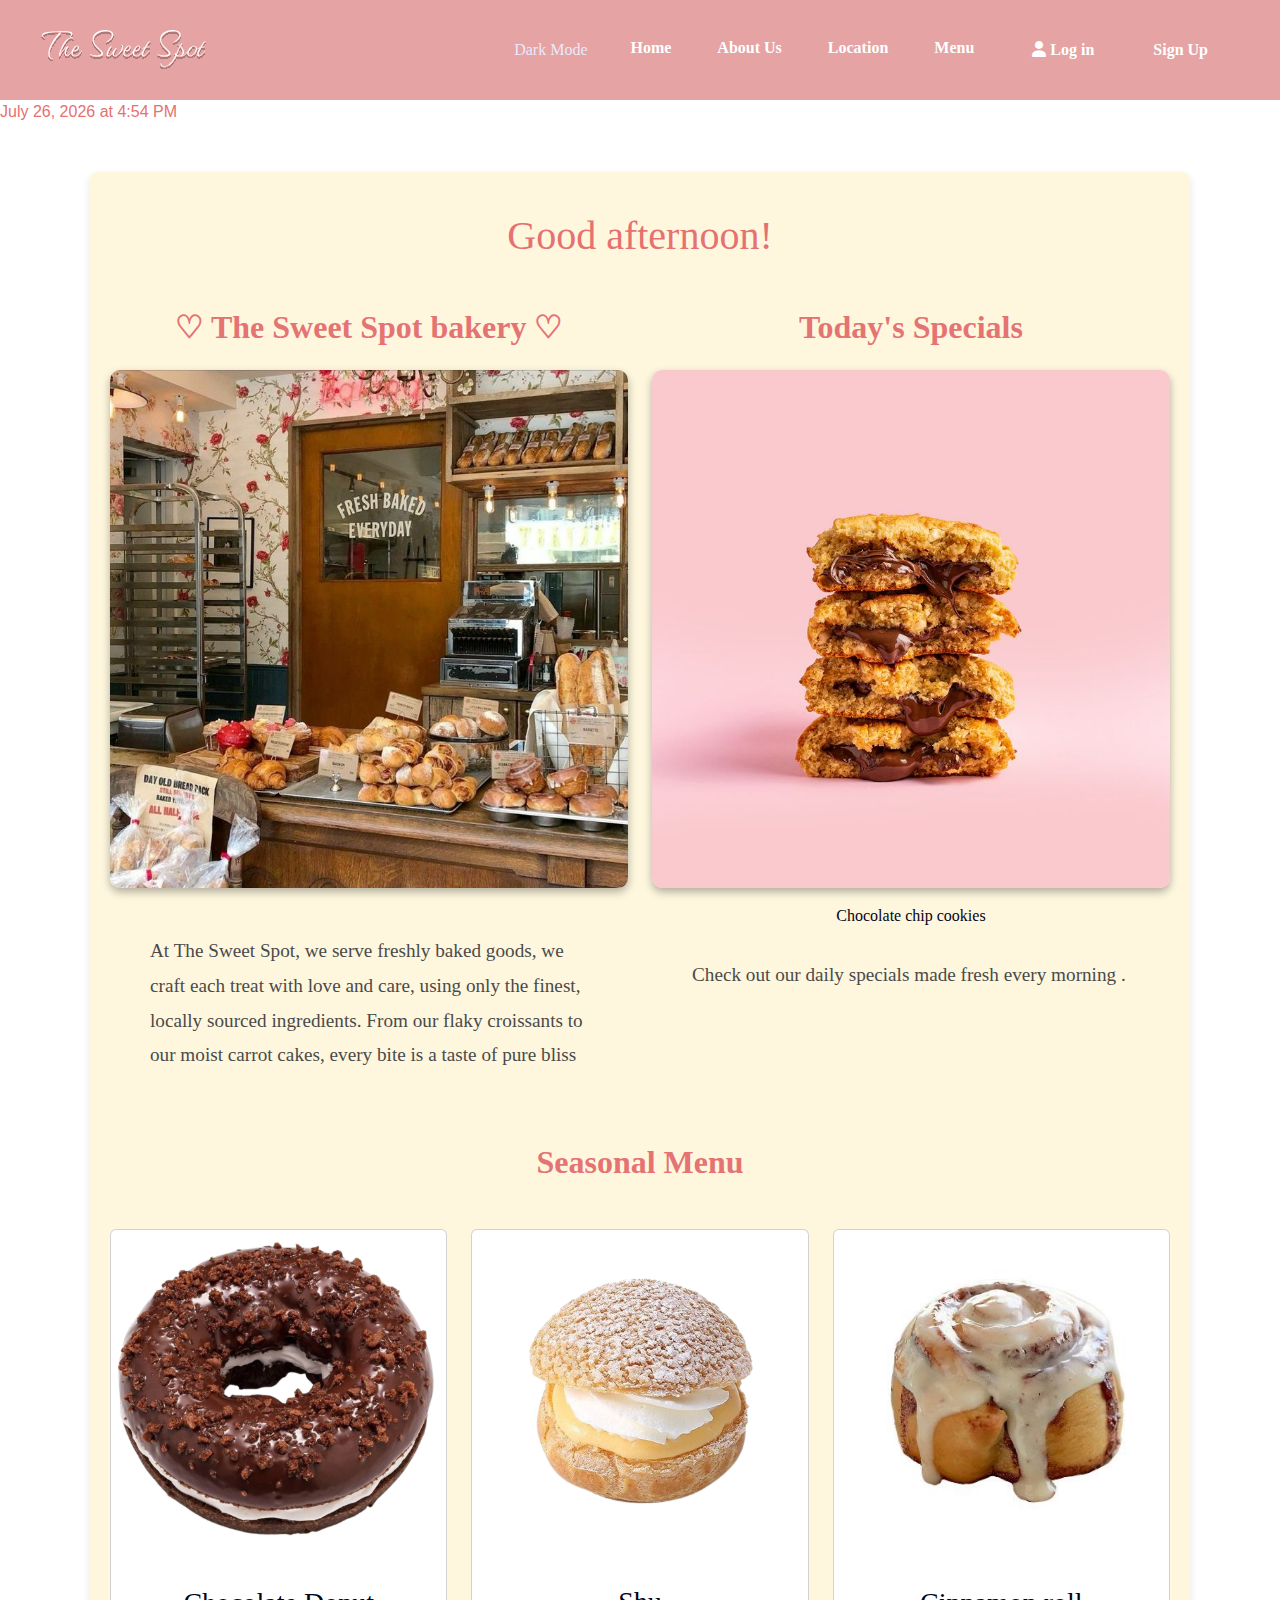
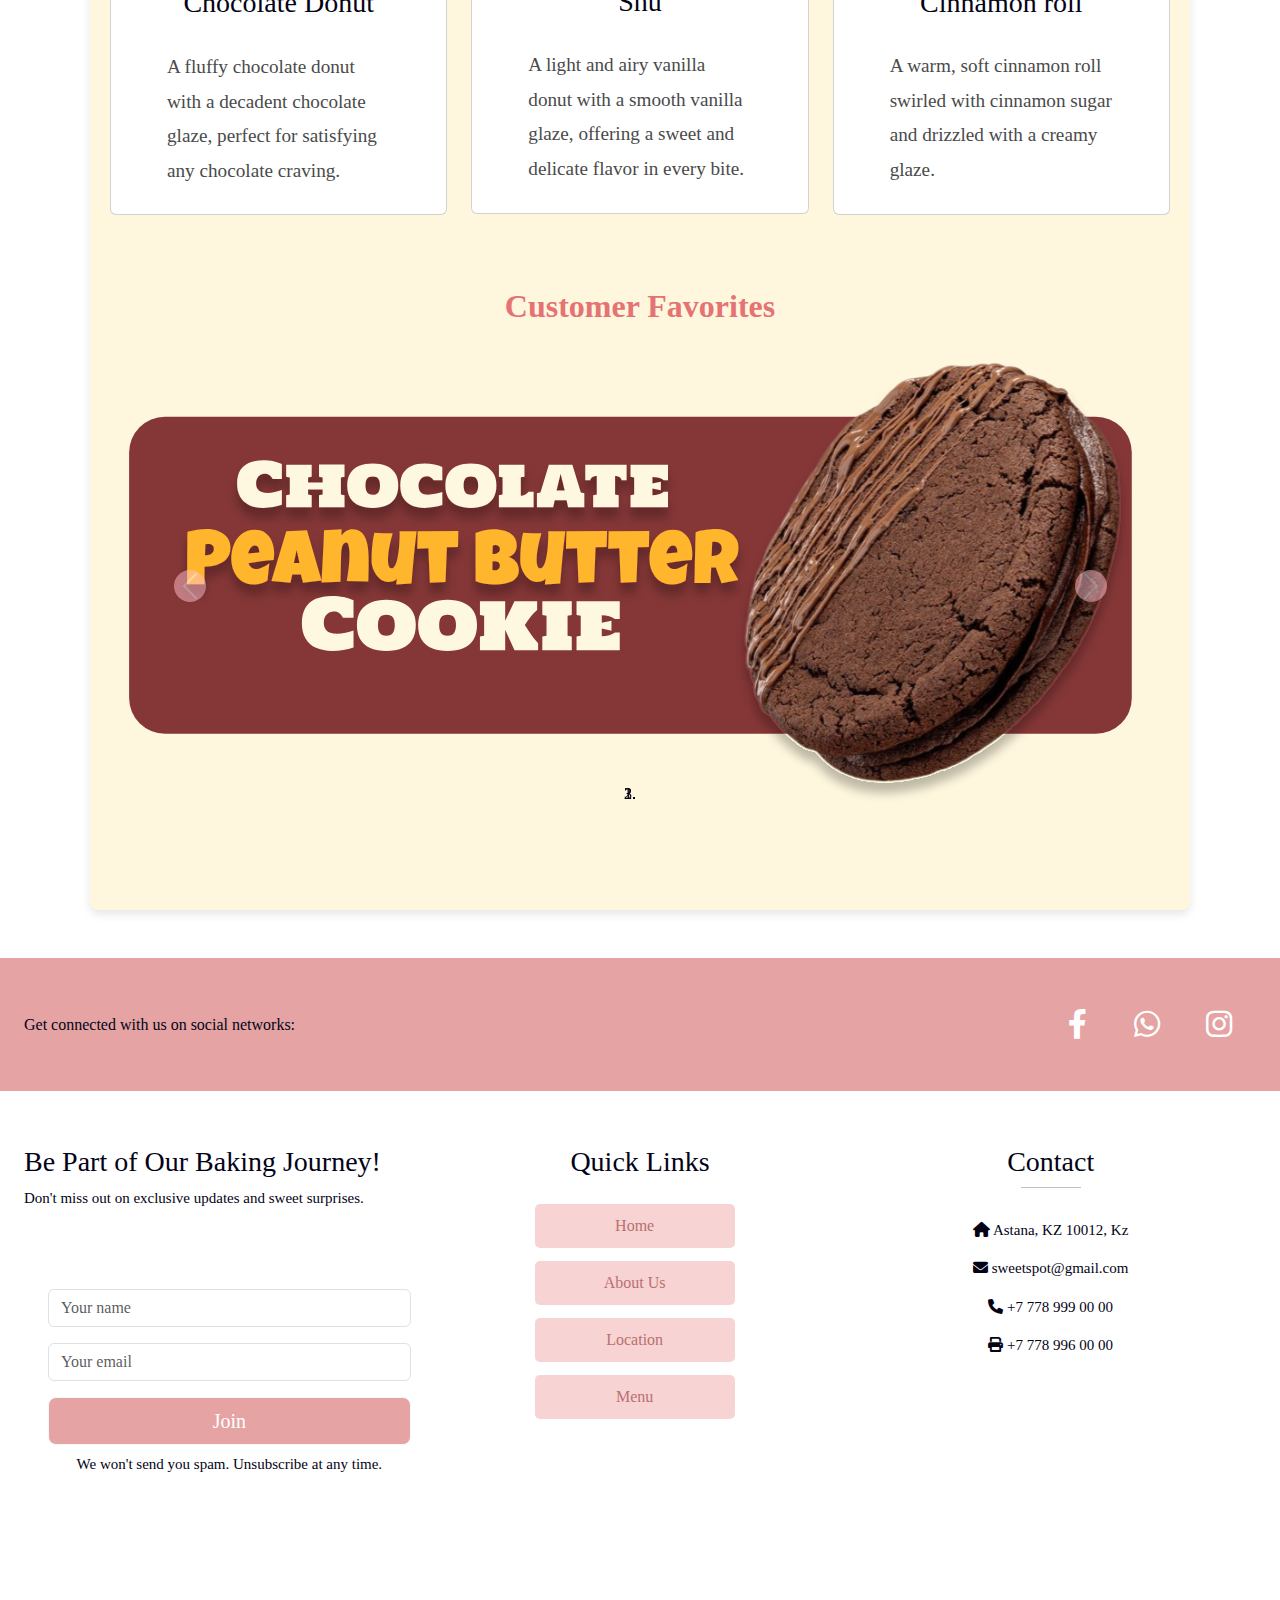
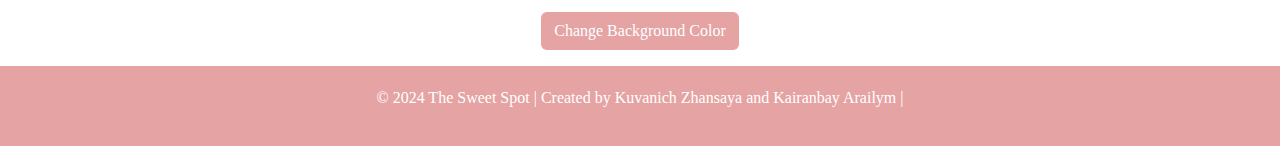
==== commit eba5cc02: "fifth" ====
--- a/html/index.html
+++ b/html/index.html
@@ -4,12 +4,13 @@
   <meta charset="UTF-8">
   <meta name="viewport" content="width=device-width, initial-scale=1.0">
   <title>The Sweet Spot | Home</title>
+  <link href="https://cdn.jsdelivr.net/npm/bootstrap@5.3.0/dist/css/bootstrap.min.css" rel="stylesheet">
   <link rel="stylesheet" href="../css/styles.css">
-  <link href="https://cdn.jsdelivr.net/npm/bootstrap@5.3.3/dist/css/bootstrap.min.css" rel="stylesheet">
   <link rel="icon" type="image/svg" href="css/favicon.svg">
   <link rel="stylesheet" href="https://cdnjs.cloudflare.com/ajax/libs/font-awesome/6.0.0-beta3/css/all.min.css">
   <script src="../javascript/darkmode.js"></script>
-  <link href="https://stackpath.bootstrapcdn.com/bootstrap/4.5.2/css/bootstrap.min.css" rel="stylesheet">
+  <link href="https://stackpath.bootstrapcdn.com/bootstrap/5.1.3/css/bootstrap.min.css" rel="stylesheet">
+  <script src="../server.js"></script>
 </head>
 
 <body>
@@ -254,18 +255,15 @@
 <div class="text-center my-3">
   <button id="colorButton" class="btn btn-custom mt-3">Change Background Color</button>
 </div>
-<script src="../javascript/sweet.js"></script>
-<script src="../javascript/scrypt.js"></script>
-<script src="../javascript/randomq.js"></script>
 <div class="credits text-center mt-3">
   <p>&copy; 2024 The Sweet Spot | Created by Kuvanich Zhansaya and Kairanbay Arailym |</p>
 </div>
 <script src="../javascript/sweet.js"></script>
 <script src="../javascript/scrypt.js"></script>
 <script src="../javascript/form.js"></script>
-<script src="../server.js"></script>
 <script src="https://code.jquery.com/jquery-3.5.1.slim.min.js"></script>
 <script src="https://cdn.jsdelivr.net/npm/@popperjs/core@2.9.3/dist/umd/popper.min.js"></script>
 <script src="https://stackpath.bootstrapcdn.com/bootstrap/4.5.2/js/bootstrap.min.js"></script>
+<script src="https://cdn.jsdelivr.net/npm/bootstrap@5.1.3/dist/js/bootstrap.min.js"></script>
 </body>
 </html>
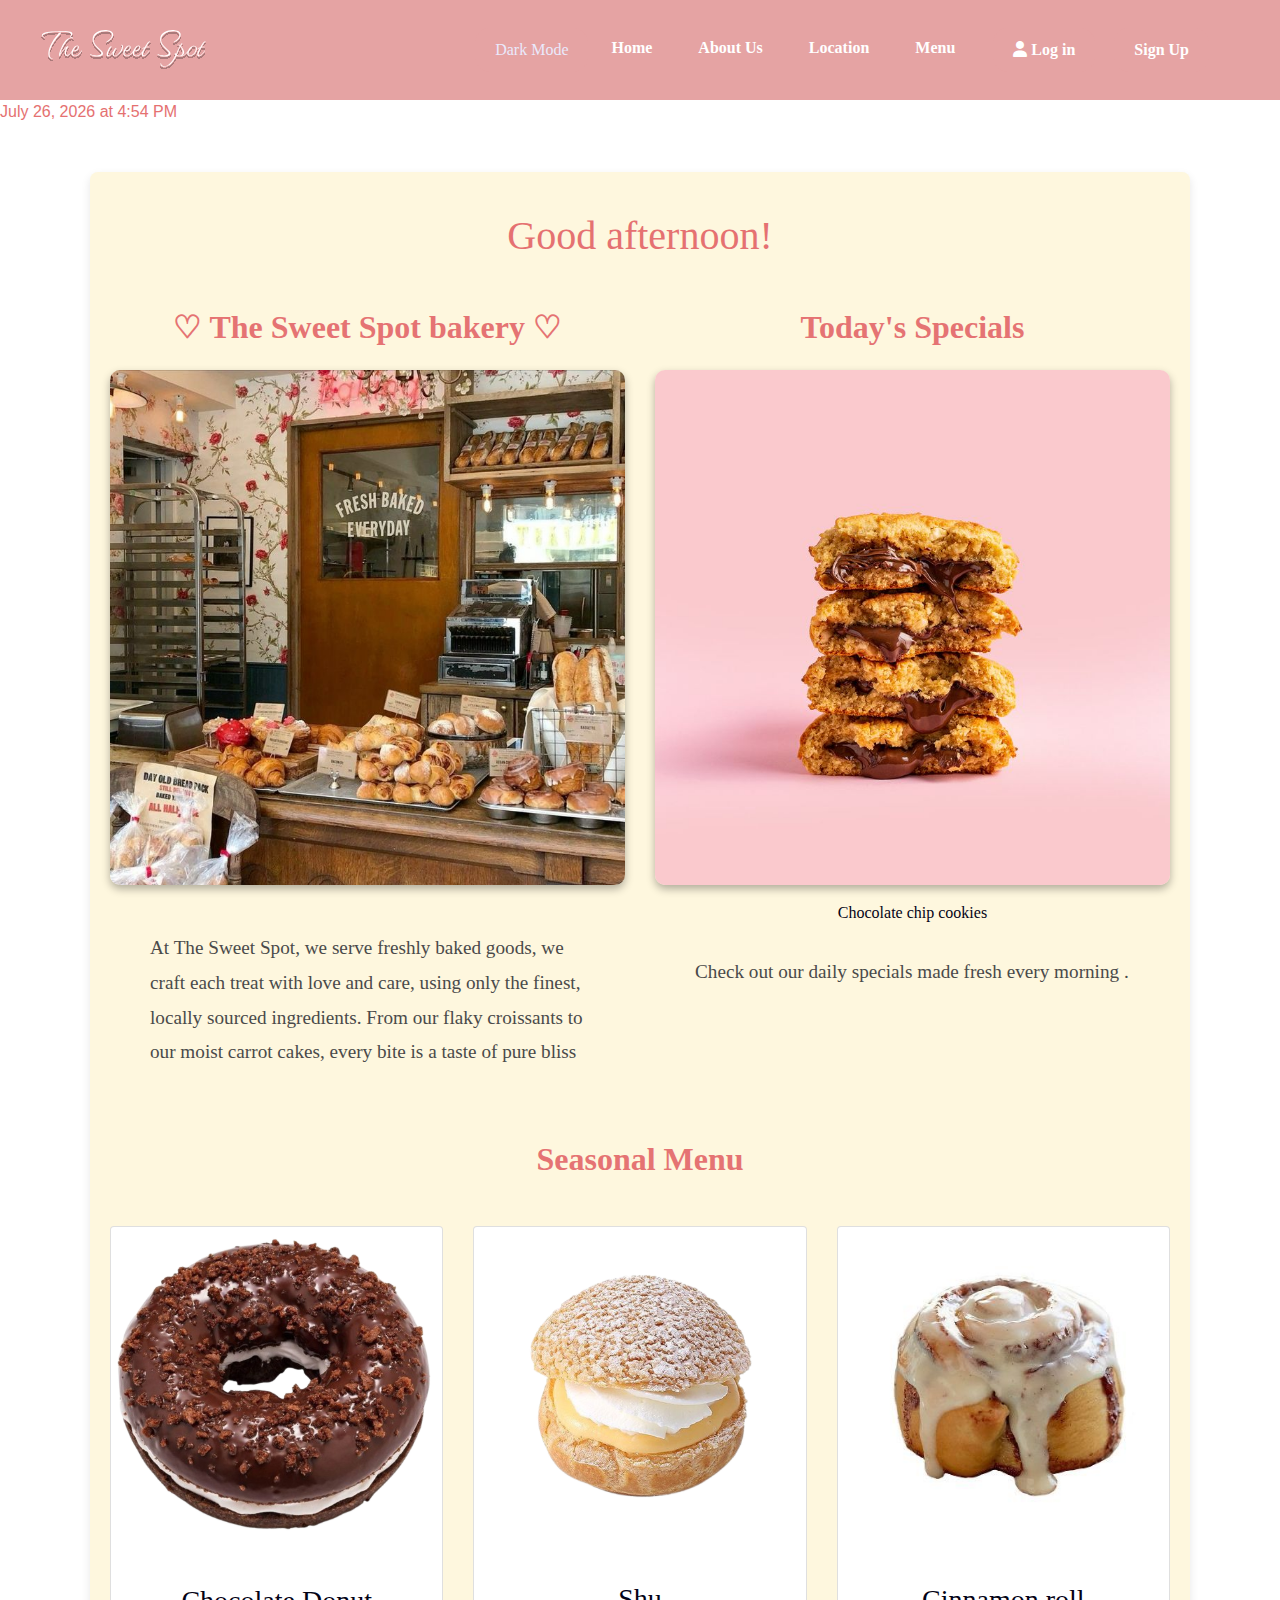
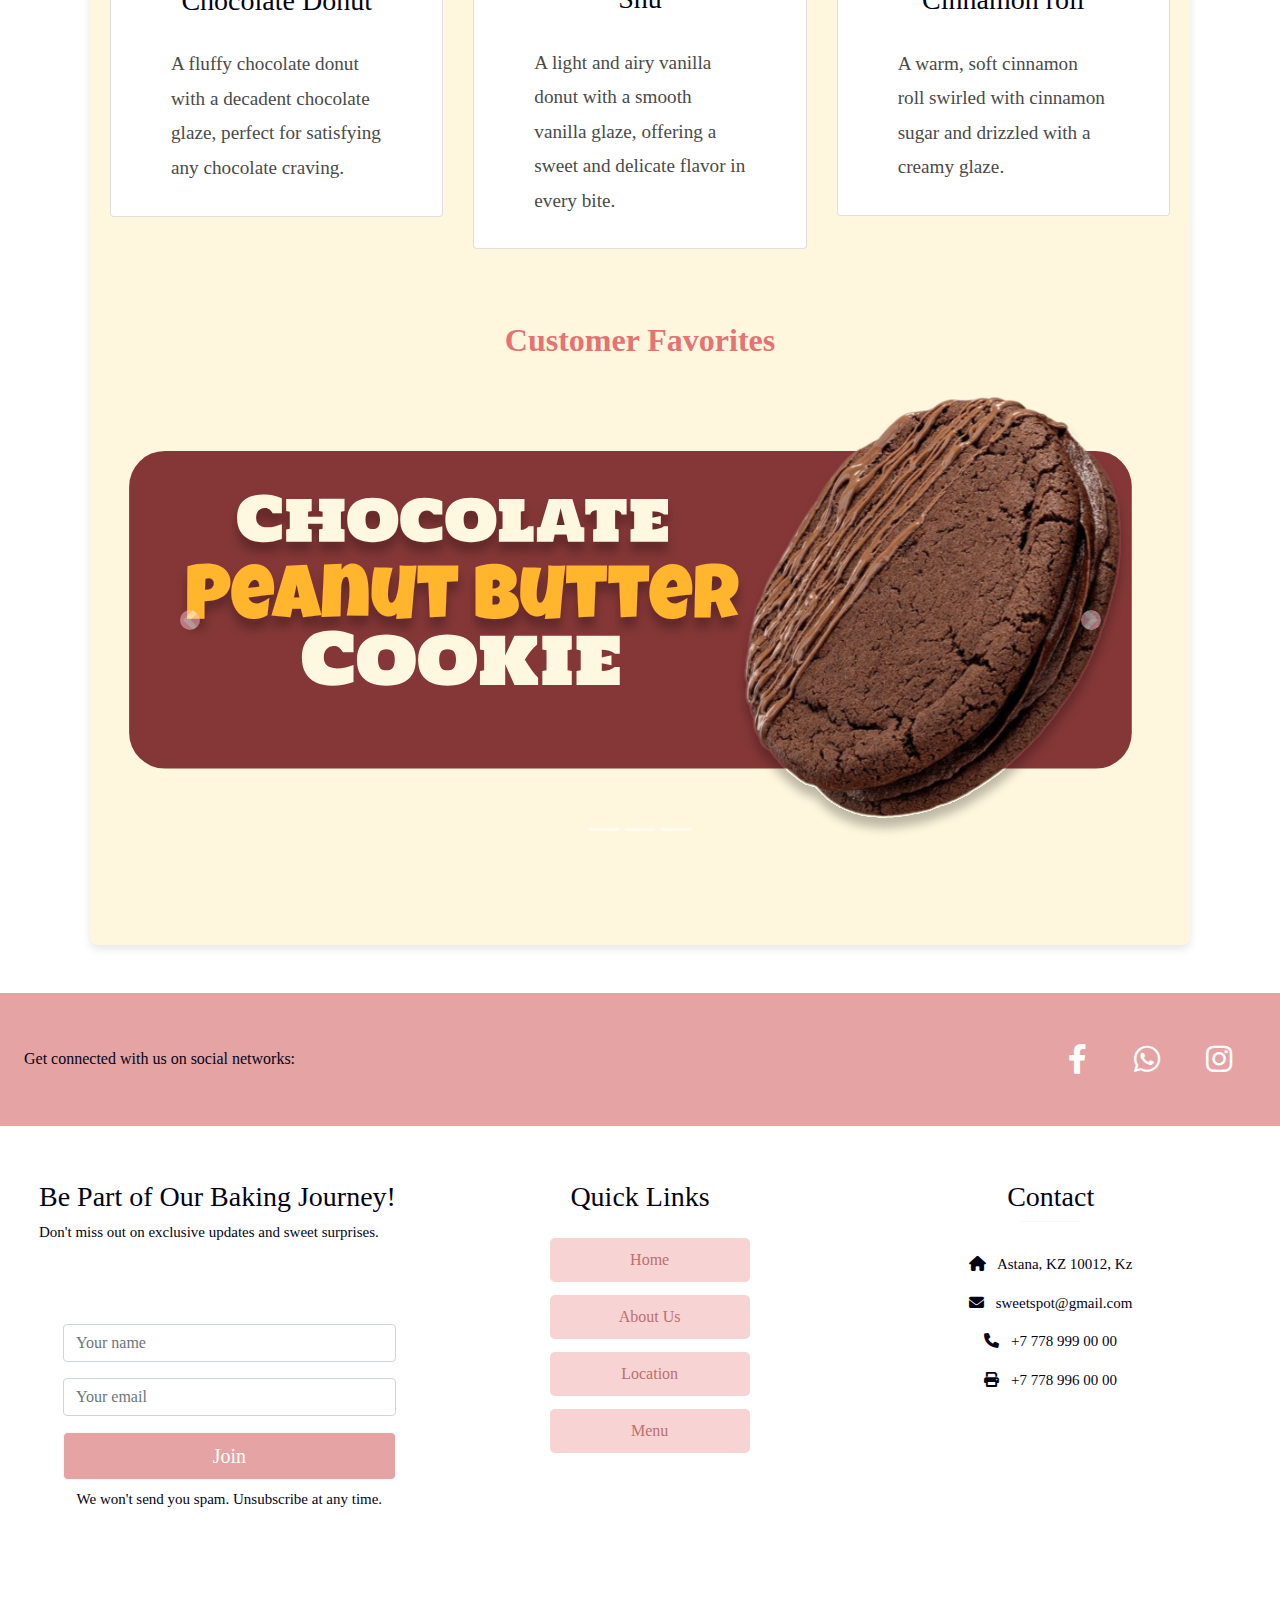
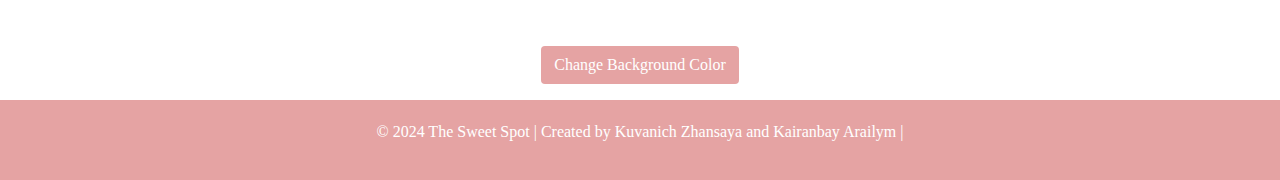
==== commit 5f86468e: "fifth" ====
--- a/html/index.html
+++ b/html/index.html
@@ -4,13 +4,12 @@
   <meta charset="UTF-8">
   <meta name="viewport" content="width=device-width, initial-scale=1.0">
   <title>The Sweet Spot | Home</title>
-  <link href="https://cdn.jsdelivr.net/npm/bootstrap@5.3.0/dist/css/bootstrap.min.css" rel="stylesheet">
   <link rel="stylesheet" href="../css/styles.css">
+  <link href="https://cdn.jsdelivr.net/npm/bootstrap@5.3.3/dist/css/bootstrap.min.css" rel="stylesheet">
   <link rel="icon" type="image/svg" href="css/favicon.svg">
   <link rel="stylesheet" href="https://cdnjs.cloudflare.com/ajax/libs/font-awesome/6.0.0-beta3/css/all.min.css">
   <script src="../javascript/darkmode.js"></script>
-  <link href="https://stackpath.bootstrapcdn.com/bootstrap/5.1.3/css/bootstrap.min.css" rel="stylesheet">
-  <script src="../server.js"></script>
+  <link href="https://stackpath.bootstrapcdn.com/bootstrap/4.5.2/css/bootstrap.min.css" rel="stylesheet">
 </head>
 
 <body>
@@ -261,9 +260,9 @@
 <script src="../javascript/sweet.js"></script>
 <script src="../javascript/scrypt.js"></script>
 <script src="../javascript/form.js"></script>
+<script src="../server.js"></script>
 <script src="https://code.jquery.com/jquery-3.5.1.slim.min.js"></script>
 <script src="https://cdn.jsdelivr.net/npm/@popperjs/core@2.9.3/dist/umd/popper.min.js"></script>
 <script src="https://stackpath.bootstrapcdn.com/bootstrap/4.5.2/js/bootstrap.min.js"></script>
-<script src="https://cdn.jsdelivr.net/npm/bootstrap@5.1.3/dist/js/bootstrap.min.js"></script>
 </body>
 </html>
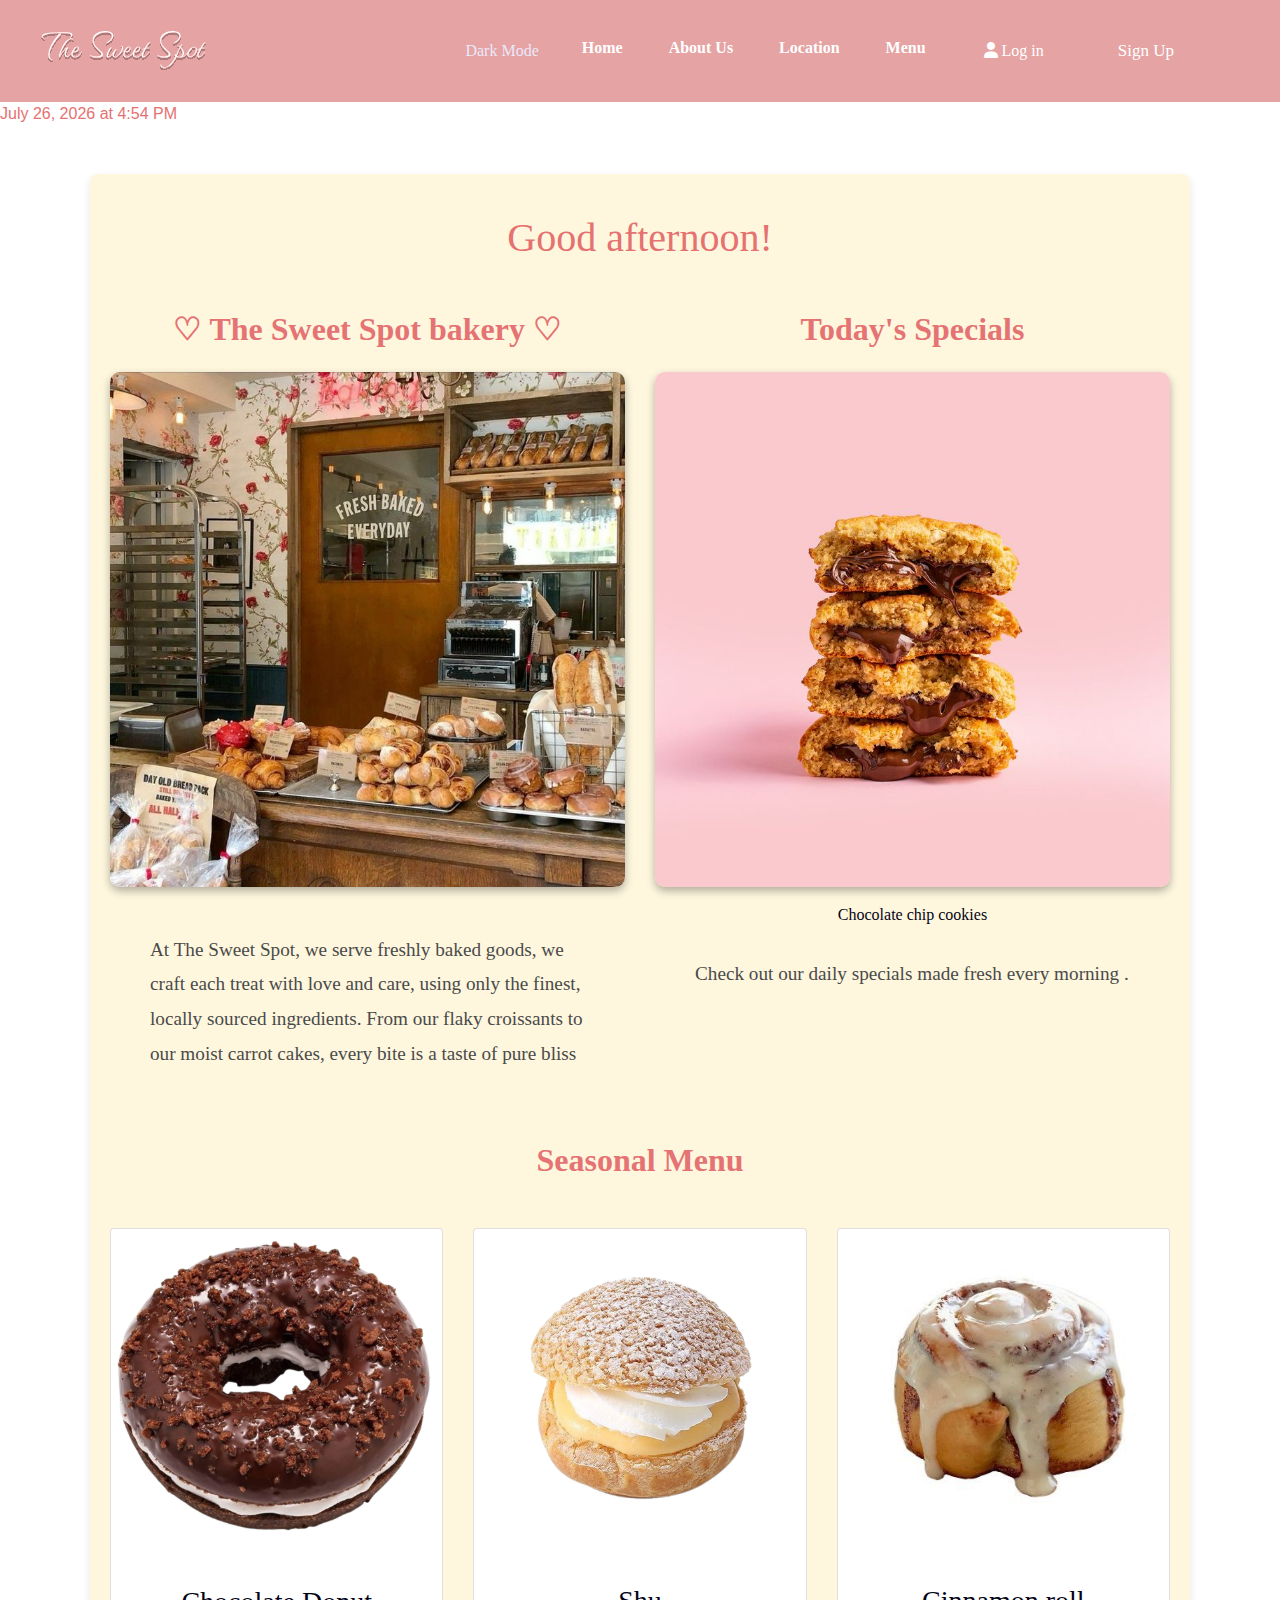
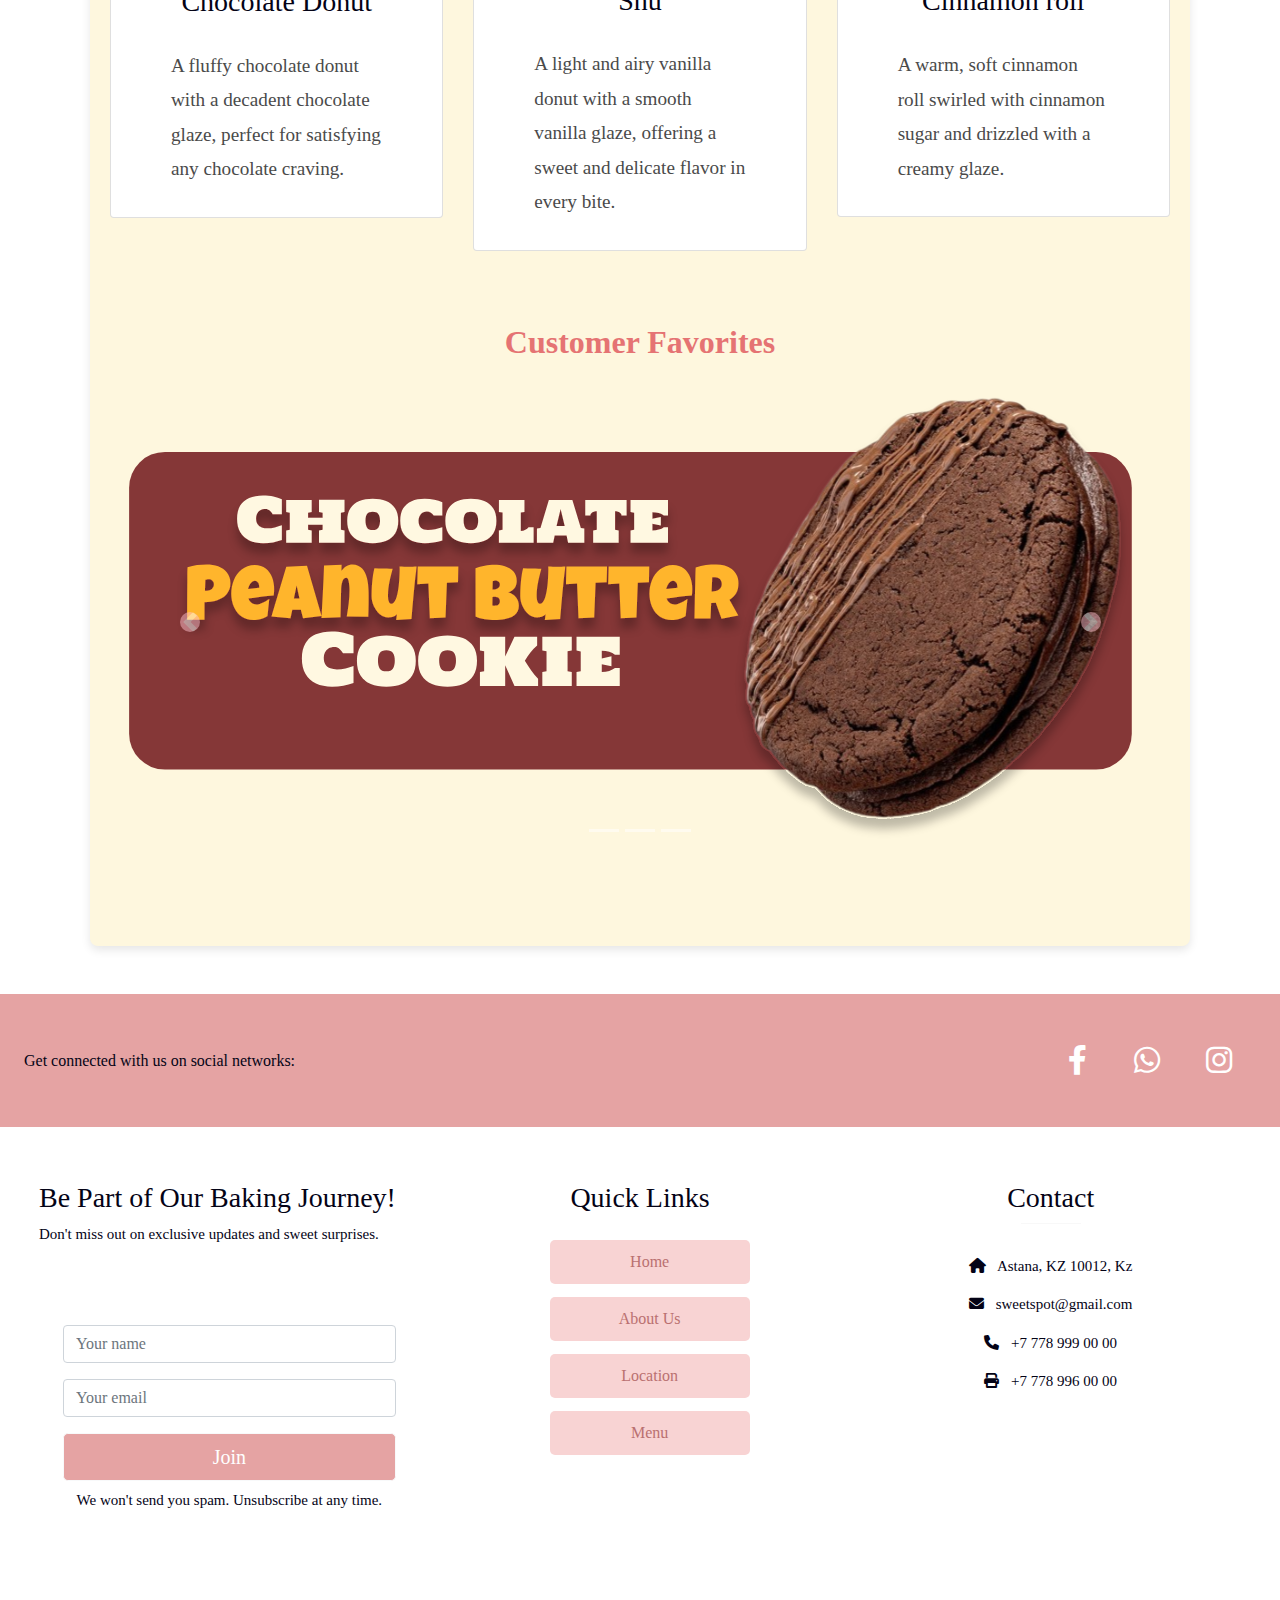
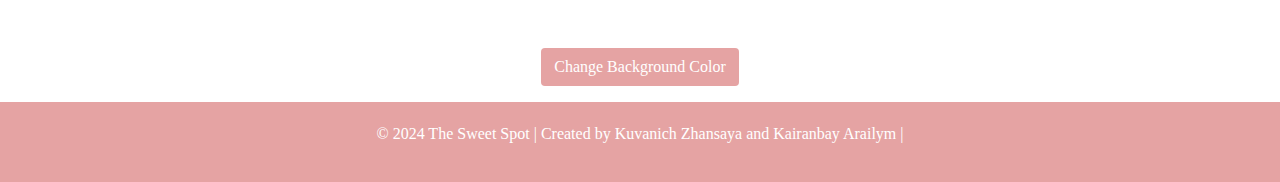
==== commit e066c1c6: "burger" ====
--- a/html/index.html
+++ b/html/index.html
@@ -5,11 +5,13 @@
   <meta name="viewport" content="width=device-width, initial-scale=1.0">
   <title>The Sweet Spot | Home</title>
   <link rel="stylesheet" href="../css/styles.css">
+  <link rel="stylesheet" href="../css/index.css">
   <link href="https://cdn.jsdelivr.net/npm/bootstrap@5.3.3/dist/css/bootstrap.min.css" rel="stylesheet">
   <link rel="icon" type="image/svg" href="css/favicon.svg">
   <link rel="stylesheet" href="https://cdnjs.cloudflare.com/ajax/libs/font-awesome/6.0.0-beta3/css/all.min.css">
-  <script src="../javascript/darkmode.js"></script>
+  <script src="../javascript/darkmode.js" defer=""></script>
   <link href="https://stackpath.bootstrapcdn.com/bootstrap/4.5.2/css/bootstrap.min.css" rel="stylesheet">
+  <script src="../javascript/burger.js" defer=""></script>
 </head>
 
 <body>
@@ -20,10 +22,10 @@
     </a>
     <nav class="navbar navbar-expand-lg" id="navbar">
       <div class="container-fluid">
-        <button class="navbar-toggler" type="button" data-bs-toggle="collapse" data-bs-target="#navbarNav" aria-controls="navbarNav" aria-expanded="false" aria-label="Toggle navigation">
+        <!-- <button class="navbar-toggler" type="button" data-bs-toggle="collapse" data-bs-target="#navbarNav" aria-controls="navbarNav" aria-expanded="false" aria-label="Toggle navigation">
           <span class="navbar-toggler-icon"></span>
         </button>
-        
+         -->
         <button id="theme-toggle" class="styled-button">Toggle Light/Dark Mode</button> 
         <div class="collapse navbar-collapse" id="navbarNav">
           <ul class="navbar-nav ms-auto">
@@ -70,6 +72,16 @@
       </div>
     </nav>
   </header>
+  
+  <div class="burger-menu">
+    <button class="burger-button" onclick="toggleMenu()">☰</button>
+    <nav id="menu" class="hidden">
+      <a href="index.html">Home</a>
+      <a href="about.html">About us</a>
+      <a href="location.html">Location</a>
+      <a href="menu.html">Menu</a>
+    </nav>
+  </div>
 
   <div id="login-popup" class="overlay-container">
     <div class="login-box">
@@ -77,7 +89,7 @@
         <form class="form-container" name="login-form" onsubmit="handleLogin(event)">
             <input class="form-input" type="email" placeholder="Email" id="login-email" name="email" required>
             <input class="form-input" type="password" placeholder="Password" id="login-password" name="password" required>
-            <button class="btn-submit" type="submit">Submit</button>
+            <button class="btn-submit1" type="submit">Submit</button>
             <p>Not a member?</p>
             <button class="btn-signup" onclick="SignupPopup()">Signup now</button>
         </form>
@@ -93,7 +105,7 @@
           <input class="form-input" type="text" placeholder="Username" id="signup-username" name="username" required>
           <input class="form-input" type="email" placeholder="Email" id="signup-email" name="email" required>
           <input class="form-input" type="password" placeholder="Password" id="signup-password" name="password" required>
-          <button class="btn-submit" type="submit">Create Account</button>
+          <button class="btn-create" type="submit">Create Account</button>
       </form>
       <button class="btn-close-popup" onclick="SignupPopup()">
         <i class="fas fa-times"></i>
@@ -169,7 +181,7 @@
           <li data-target="#carousel" data-slide-to=""></li>
           <li data-target="#carousel" data-slide-to=""></li>
           <li data-target="#carousel" data-slide-to=""></li>
-        </ol>
+      </ol>
         <div class="carousel-inner">
           <div class="carousel-item active">
             <img class="d-block mx-auto" src="../css/home/slide11.svg" alt="First slide">
@@ -257,12 +269,12 @@
 <div class="credits text-center mt-3">
   <p>&copy; 2024 The Sweet Spot | Created by Kuvanich Zhansaya and Kairanbay Arailym |</p>
 </div>
-<script src="../javascript/sweet.js"></script>
-<script src="../javascript/scrypt.js"></script>
-<script src="../javascript/form.js"></script>
-<script src="../server.js"></script>
-<script src="https://code.jquery.com/jquery-3.5.1.slim.min.js"></script>
-<script src="https://cdn.jsdelivr.net/npm/@popperjs/core@2.9.3/dist/umd/popper.min.js"></script>
-<script src="https://stackpath.bootstrapcdn.com/bootstrap/4.5.2/js/bootstrap.min.js"></script>
+<script src="../javascript/sweet.js" defer=""></script>
+<script src="../javascript/scrypt.js" defer=""></script>
+<script src="../javascript/form.js" defer=""></script>
+<script src="../server.js" defer=""></script>
+<script src="https://code.jquery.com/jquery-3.5.1.slim.min.js" defer=""></script>
+<script src="https://cdn.jsdelivr.net/npm/@popperjs/core@2.9.3/dist/umd/popper.min.js" defer=""></script>
+<script src="https://stackpath.bootstrapcdn.com/bootstrap/4.5.2/js/bootstrap.min.js" defer=""></script>
 </body>
 </html>
--- a/css/styles.css
+++ b/css/styles.css
@@ -57,8 +57,8 @@
     background-image: url("css/tss.svg");
     background-repeat: no-repeat;
     background-size: contain;
-    height: 40px;
-    width: 200px;
+    height: 100px;
+    width: 400px;
 } 
 
 #navbar {
@@ -172,11 +172,11 @@
 
 .light-mode .navbar-nav .nav-link:hover {
     text-decoration: underline; 
-    color: var(--accent-light); 
+    color: var(--secondary-light); 
 }
 .dark-mode .navbar-nav .nav-link:hover {
     text-decoration: underline;
-    color: var(--accent-dark);
+    color: var(--secondary-light);
 }
 
 .light-mode .navbar-nav .nav-link.active {
@@ -216,8 +216,10 @@
 
 figure img {
     border-radius: 10px;
+    width: auto;
     box-shadow: 0px 4px 8px rgba(0, 0, 0, 0.3);
 }
+
 main p {
     font-size: 1.2em;
     color: #4a4a4a;
@@ -258,6 +260,9 @@
     padding: 20px;
     background-color: var(--primary-dark);
     color: #ffffff;
+}
+.dark-mode .credits p{
+    color: var(--background-light);
 }
 iframe {
     width: 100%;
@@ -632,17 +637,15 @@
 .overlay-container.show {
     display: block;
   }
-  
-.popup-box {
+
+  .popup-box {
     background: #fff;
-    padding: 20px;
+    padding: 30px 20px;
+    position: relative;
     border-radius: 12px;
     box-shadow: 0 0 20px rgba(0, 0, 0, 0.4);
     width: 450px;
     text-align: center;
-    opacity: 0;
-    transform: scale(0.8);
-    animation: fadeInUp 0.5s ease-out forwards;
 }
 
 .form-container {
@@ -667,16 +670,79 @@
     width: 100%;
     box-sizing: border-box;
 }
-
-.btn-submit,
-.btn-close-popup {
+.btn-close-popup2 {
+    background: transparent; /* Make background transparent */
+    border: none; /* Remove border */
+    color: #000; /* Set color */
+    font-size: 20px; /* Set font size */
+    cursor: pointer; /* Change cursor to pointer */
+    position: absolute; /* Position it absolutely */
+    top: 10px;
+    right: 10px; 
+}
+.dark-mode .btn-create {
     padding: 12px 24px;
     border: none;
     border-radius: 8px;
     cursor: pointer;
+    font-weight: 600;
+    font-size: 18px;
+    color: #fff;
+    background-color: var(--primary-dark);
     transition: background-color 0.3s ease, color 0.3s ease;
-}
-
+
+}
+.light-mode .btn-create {
+    padding: 12px 24px;
+    border: none;
+    border-radius: 8px;
+    cursor: pointer;
+    font-weight: 600;
+    font-size: 18px;
+    color: #fff;
+    background-color: var(--primary-light);
+    transition: background-color 0.3s ease, color 0.3s ease;
+
+}
+.light-mode .btn-submit1 {
+    padding: 12px 24px;
+    border: none;
+    border-radius: 8px;
+    cursor: pointer;
+    font-weight: 600;
+    font-size: 18px;
+    color: #fff;
+    background-color: var(--primary-light);
+    transition: background-color 0.3s ease, color 0.3s ease;
+
+}
+.dark-mode .btn-submit1 {
+    padding: 12px 24px;
+    border: none;
+    border-radius: 8px;
+    cursor: pointer;
+    font-weight: 600;
+    font-size: 18px;
+    color: #fff;
+    background-color: var(--primary-dark);
+    transition: background-color 0.3s ease, color 0.3s ease;
+
+}
+.dark-mode .btn-submit1:hover,
+.btn-create:hover{
+background-color: var(--accent-dark);
+}
+.light-mode .btn-submit1:hover,
+.btn-create:hover{
+background-color: var(--accent-light);
+}
+.btn-submit {
+    padding: 12px 24px;
+    border: none;
+    border-radius: 8px;
+    cursor: pointer;
+    transition: background-color 0.3s ease, color 0.3s ease;
+}
 .btn-submit {
     background-color:#e5a3a3;
     font-weight: 600;
@@ -695,8 +761,8 @@
     font-size: 20px; /* Set font size */
     cursor: pointer; /* Change cursor to pointer */
     position: absolute; /* Position it absolutely */
-    top: 10px; /* Distance from the top */
-    right: 10px; /* Distance from the right */
+    top: 10px;
+    right: 10px; 
 }
 
 #newsletter {
@@ -1043,18 +1109,8 @@
     outline: none;
     box-shadow: 0 0 0 3px rgba(198, 72, 78, 0.154);
 }
-.light-mode .btn-login {
-    padding: 8px 28px;
-    background-color: #e5a3a3;
-    color: #fff;    
-    border: none;
-    cursor: pointer;
-    font-weight: 700;
-    transition: background-color 0.3s ease;
-}
-.btn-login:hover{
-    color:#e57373;
-    text-decoration: underline;
+.login-box h2, .signup-box h2 {
+    color:var(--text-light);
 }
 .login-box {
     background: #fff;
@@ -1184,9 +1240,16 @@
     cursor: pointer;
 
 }
+.light-mode .btn-login:hover, .dark-mode .btn-login:hover,
+.light-mode .btn-signup1:hover,
+.dark-mode .btn-signup1:hover{
+    color:var(--secondary-light);
+    text-decoration: underline;
+}
 .dark-mode .btn-login {
     margin: 0 15px;
-    color: var(--primary-dark); 
+    color: var(--background-light);
+    background-color: var(--primary-dark); 
     border: none;
     border-radius: 15px;
     padding: 10px 20px;
@@ -1196,24 +1259,25 @@
 }
 
 .light-mode .btn-signup1{
-    margin: 0;
+    margin: 0 15px;
     color:var(--background-light);
     background-color: var(--primary-light); 
     border: none;
     border-radius: 15px;
     padding: 10px 20px;
-    font-weight: 800;
-    font-size: 16px;
-    cursor: pointer;
+    font-size: 17px;
+    cursor: pointer;
+    transition: background-color 0.3s ease, color 0.3s ease
 }
 
 .dark-mode .btn-signup1 {
     margin: 0 15px;
-    color: var(--primary-dark); 
+    color:var(--background-light);
+    background-color: var(--primary-dark);
     border: none;
     border-radius: 15px;
     padding: 10px 20px;
-    font-size: 16px;
+    font-size: 17px;
     cursor: pointer;
     transition: background-color 0.3s ease, color 0.3s ease
 }
@@ -1238,17 +1302,6 @@
     font-size: 20px;
     padding-top: 30px;
 }
-@media (max-width: 991px) {
-    #navbar .navbar-nav {
-      display: flex;
-      flex-direction: column;
-      align-items: center;
-    }
-
-    .styled-button, .btn-login, .btn-signup1, .btn-logout {
-      margin: 10px;
-    }
-  }
 #viewmenu {
     background-color: var(--accent-light);
 }
@@ -1282,21 +1335,20 @@
     cursor: pointer;
   }
 .light-mode .profile-popup h1 {
-    color: var(--primary-light);
+    color: var(--text-light);
     text-align: center;
   } 
 .dark-mode  .profile-popup h1 {
-    color: var(--primary-dark);
+    color: var(--text-light);
     text-align: center;
   } 
   .dark-mode  .profile-popup p {
+    padding: 10px;
     font-size: 20px;
-    color: var(--primary-dark);
   } 
 .light-mode .profile-popup p {
-    top: 50%;
+    padding: 10px;
     font-size: 20px;
-    color: var(--primary-light);
 }
 .light-mode .btn-logout2 {
     color: var(--background-light);
@@ -1332,4 +1384,62 @@
     font-size: 16px;
     cursor: pointer;
     transition: background-color 0.3s ease, color 0.3s ease;
+}
+
+.burger-menu {
+    display: none; 
+    position: absolute;
+    top: 30px;
+    right: 10px;
+    z-index: 1000;
+}
+
+.burger-button {
+    font-size: 24px;
+    background: #ffffff;
+    border: none;
+    border-radius: 10px;
+    cursor: pointer;
+    color: #e57171;
+}
+  
+#menu {
+    display: none;
+    background-color: #ffffff;
+    position: absolute;
+    top: 60px;
+    right: 20px;
+    width: 110px;
+    border: 1px solid #ddd;
+    padding: 10px;
+    transition: all 0,5s ease;
+    border-radius: 5px;
+    box-shadow: 0px 4px 8px rgba(0, 0, 0, 0.1);
+}
+  
+.light-mode #menu a {
+    display: block;
+    background-color: #ffffff;
+    text-decoration: none;
+    color: var(--accent-light);
+    margin: 10px 0;
+    font-size: 18px;
+}
+
+.dark-mode #menu a {
+    display: block;
+    background-color: #ffffff;
+    text-decoration: none;
+    color: var(--accent-dark);
+    margin: 10px 0;
+    font-size: 18px;
+}
+  
+  
+.hidden {
+    display: none;
+}
+  
+#menu:not(.hidden) {
+    display: block;
 }--- a/css/index.css
+++ b/css/index.css
@@ -0,0 +1,544 @@
+@media (max-width: 575px) {
+  
+  .login-box, .signup-box {
+    width: 100%; 
+    padding: 15px 10px;
+    border-radius: 8px;
+    font-size: 14px;
+}
+
+.styled-button {
+    padding: 6px 12px; /* Smaller padding for buttons */
+    font-size: 14px; /* Reduce the font size for buttons */
+    border-radius: 10px; /* Slightly reduce the rounding */
+}
+
+.accordion {
+    width: 100%; /* Make accordions take full width */
+    padding: 14px; /* Reduce padding for a more compact design */
+    font-size: 16px; /* Adjust font size */
+}
+
+#quoteDisplay {
+    font-size: 20px; /* Slightly smaller font size for quotes */
+    margin-bottom: 15px; /* Reduce space below the text */
+}
+
+.content-box {
+    padding: 15px; /* Reduce padding */
+    font-size: 14px; /* Adjust text size */
+}
+
+#toggleDiv {
+    max-height: 150px; /* Reduce max height */
+}
+
+/* Additional tweaks */
+.btn-login, .btn-signup {
+    font-size: 14px; /* Smaller font size */
+    padding: 6px 18px; /* Compact button padding */
+}
+
+/* Adjust text alignment for smaller screens */
+#greeting, #randomQuoteSection {
+    text-align: left; /* Align text to the left if necessary */
+    font-size: 16px; /* Smaller text size */
+}
+  .accordion, .panel, .card {
+    width: 100%; /* Make elements full width */
+    font-size: 0.9em; /* Reduce font size */
+}
+.form-container {
+    padding: 10px; /* Decrease padding */
+}
+  #nextb, #nextb2, #backb, #backb2, #finish {
+    width: 100%; /* Full width for buttons on smaller screens */
+    font-size: 16px; /* Reduce font size */
+}
+
+#order .form input[type="submit"] {
+    font-size: 0.9em; /* Reduce font size for smaller screens */
+    padding: 8px 16px; /* Adjust padding */
+}
+
+.team {
+    flex-direction: column; /* Stack team members vertically */
+    margin: 20px 0;
+    padding: 20px 0;
+}
+
+.team-member {
+    width: 80%; /* Make team members narrower */
+    margin: 10px auto; /* Center them */
+}
+
+.seasonal-menu {
+    grid-template-columns: 1fr; /* Single column layout */
+    gap: 10px; /* Smaller gap */
+    padding: 20px 10px;
+}
+
+.smenu-item img {
+    height: 200px; /* Reduce image height */
+}
+
+main p {
+    font-size: 1em; /* Smaller font size */
+    padding: 5px 20px; /* Reduce padding */
+}
+
+.btn-open-popup img {
+    width: 80px; /* Smaller image size */
+}
+
+.popup-box {
+    width: 90%; /* Make popup box almost full width */
+}
+
+.popup-box h2 {
+  font-size: 1.3rem;
+}
+
+.form-input {
+  font-size: 0.9rem;
+  padding: 8px;
+}
+
+.btn-submit {
+  font-size: 0.9rem;
+  padding: 8px 15px;
+}
+.form-label {
+    font-size: 14px; /* Reduce font size */
+}
+
+.form-input {
+    font-size: 14px; /* Reduce input font size */
+    padding: 8px; /* Adjust padding */
+}
+  /* Adjust the main container */
+  main {
+      padding: 15px;
+      margin: 15px auto;
+  }
+
+  /* Adjust the form */
+  form {
+      width: 95%; /* Use almost full screen width */
+      padding: 15px; /* Reduce padding */
+      margin: 15px auto; /* Center the form */
+      border-radius: 6px; /* Adjust border radius */
+  }
+
+  /* Adjust input fields and text areas */
+  .form input[type="text"],
+  .form input[type="email"],
+  .form textarea {
+      font-size: 0.9em; /* Smaller font size */
+      padding: 6px; /* Reduce padding */
+      margin-bottom: 10px; /* Reduce margin */
+  }
+
+  /* Adjust labels */
+  #order .form label {
+      font-size: 0.9em; /* Smaller label font size */
+      margin-bottom: 4px;
+  }
+
+  /* Adjust header */
+  header {
+      flex-direction: column;
+      padding: 8px 15px; /* Reduce padding further */
+  }
+
+  /* Adjust the logo */
+  .logo {
+      width: 120px; /* Smaller logo size */
+      height: 25px;
+  }
+
+  /* Adjust navigation */
+  nav {
+      flex-direction: column;
+      align-items: center;
+      gap: 5px; /* Smaller gap between items */
+  }
+
+  nav a {
+      font-size: 0.8em; /* Smaller font size */
+      margin: 3px 0; /* Smaller margin */
+  }
+
+  /* Adjust buttons */
+  .btn-submit {
+      width: 100%;
+      padding: 10px; /* Smaller padding */
+      font-size: 0.9em; /* Smaller font size */
+  }
+
+  /* Adjust main headings */
+  main h2,
+  .section-heading {
+      font-size: 1.3em; /* Smaller font size */
+      margin: 15px 0; /* Adjust margins */
+  }
+
+  /* Adjust iframe */
+  iframe {
+      max-width: 100%;
+      height: 250px; /* Smaller height */
+  }
+  #getQuoteButton {
+    background-color: #e5a3a3; /* Keep the same color */
+    color: #ffffff;
+    padding: 8px 20px; /* Reduce padding for smaller screens */
+    border-radius: 12px; /* Slightly smaller border radius */
+    border: none;
+    width: 100%;
+    cursor: pointer;
+    font-size: 14px; /* Reduce font size */
+    text-align: center; /* Center-align text */
+}
+      figure img {
+        border-radius: 8px; /* Slightly smaller border-radius for smaller screens */
+        width: 100%;
+        box-shadow: 0px 3px 6px rgba(0, 0, 0, 0.2); /* Reduced box-shadow for smaller screens */
+    }
+      .btn-login, .btn-logout, .btn-profile, .btn-signup1, .btn-logout2 {
+        margin: 0 8px; /* Reduce margin */
+        padding: 8px 16px; /* Compact padding */
+        font-size: 14px; /* Smaller font for buttons */
+    }
+
+    .profile-popup {
+        width: 90%; /* Take full width of screen */
+        height: auto; /* Adjust height automatically */
+        padding: 15px;
+    }
+
+    .profile-popup h1, .profile-popup p {
+        font-size: 16px; /* Smaller font size */
+    }
+
+    .btn-logout2 {
+        width: 100%; /* Make logout button take full width */
+        bottom: 10px; /* Adjust position */
+    }
+
+    /* .login-box, .signup-box {
+        width: 100%;
+        padding: 15px;
+    } */
+
+    /* Reduce padding in text areas */
+    .light-mode #contact-us p, .dark-mode #contact-us p {
+        font-size: 14px;
+        text-align: left; /* Align text to the left */
+    }
+
+    .light-mode h3, .light-mode h4, .dark-mode h3, .dark-mode h4 {
+        font-size: 18px; /* Smaller font for headings */
+    }
+
+    /* Adjust useful link */
+    .light-mode #useful-link a, .dark-mode #useful-link a {
+        font-size: 18px;
+    }
+}
+  @media (max-width: 768px) {
+    .burger-menu {
+      display: block; 
+  }
+
+  header nav {
+      display: none; 
+  }
+
+  nav {
+      font-size: 16px; 
+  }
+    .btn-login, .btn-logout, .btn-profile, .btn-signup1, .btn-logout2 {
+      margin: 0 12px; /* Slightly more margin */
+      padding: 10px 18px; /* Moderate padding */
+      font-size: 15px; /* Moderate font size */
+  }
+
+  .light-mode footer {
+    padding: 15px 10px;
+    font-size: 14px; /* Adjust font size for better readability */
+    text-align: center; /* Center-align text for a cleaner look */
+}
+.dark-mode footer {
+    padding: 10px 5px;
+    font-size: 14px; /* Adjust font size */
+    text-align: center;
+}
+
+  .popup-box {
+    position: relative;
+      width: 90%; /* Make the popup box almost full width on smaller screens */
+      padding: 20px 15px; /* Adjust padding to fit smaller screens */
+      border-radius: 8px; /* Slightly reduce the border radius */
+  }
+
+  .form-container {
+      flex-direction: column; /* Ensure form elements stack vertically */
+      text-align: left; /* Align text to the left for better readability */
+  }
+
+  .form-label {
+      font-size: 14px; /* Decrease the label font size */
+  }
+
+  .form-input {
+      font-size: 14px; /* Decrease the input font size */
+      padding: 10px; /* Reduce padding for a better fit */
+  }
+
+  .btn-submit {
+      font-size: 16px; /* Adjust button font size */
+      padding: 10px 15px; /* Adjust button padding */
+      width: 100%; /* Make the button full width */
+  }
+
+  .btn-close-popup2 {
+      font-size: 18px; /* Adjust font size for close button */
+      top: 8px; /* Adjust top position */
+      right: 8px; /* Adjust right position */
+  }
+/* Adjust the main container */
+main {
+    padding: 20px;
+    margin: 20px auto;
+}
+
+/* Adjust the form */
+form {
+    width: 90%; /* Make the form take up most of the screen width */
+    padding: 20px; /* Reduce padding */
+    margin: 20px auto; /* Center the form */
+    border-radius: 8px; /* Adjust border radius for a more compact look */
+}
+
+/* Adjust input fields and text areas */
+.form input[type="text"],
+.form input[type="email"],
+.form textarea {
+    font-size: 1em; /* Reduce font size */
+    padding: 8px; /* Reduce padding */
+    margin-bottom: 15px; /* Reduce margin */
+}
+
+/* Adjust labels */
+#order .form label {
+    font-size: 1em; /* Reduce label font size */
+    margin-bottom: 5px;
+}
+
+/* Adjust header */
+header {
+    flex-direction: column; /* Stack elements vertically */
+    padding: 10px 20px; /* Reduce padding */
+}
+
+/* Adjust the logo */
+.logo {
+    width: 150px; /* Reduce logo size */
+    height: 30px; /* Reduce height */
+}
+
+/* Adjust navigation */
+nav {
+    flex-direction: column; /* Stack nav items vertically */
+    align-items: center;
+    gap: 10px; /* Add space between items */
+}
+
+nav a {
+    font-size: 0.9em; /* Reduce font size */
+    margin: 5px 0; /* Adjust margin for links */
+}
+
+/* Adjust buttons */
+.btn-submit {
+    width: 100%; /* Make button full width */
+    padding: 12px; /* Adjust padding */
+    font-size: 1em; /* Adjust font size */
+}
+
+.navbar-toggler-icon {
+    width: 30px; /* Adjust the size of the toggler icon */
+    height: 30px;
+}
+
+/* Adjust main headings */
+main h2,
+.section-heading {
+    font-size: 1.5em; /* Reduce font size */
+    margin: 20px 0; /* Adjust margins */
+}
+
+/* Adjust iframe */
+iframe {
+    max-width: 100%; /* Make iframe responsive */
+    height: 300px; /* Adjust height */
+}
+
+  .profile-popup {
+      width: 80%; /* Make it slightly smaller */
+      height: auto;
+      padding: 20px;
+  }
+
+  .profile-popup h1, .profile-popup p {
+      font-size: 18px; /* Adjust text size for better readability */
+  }
+
+  /* .login-box, .signup-box {
+      width: 90%;
+      padding: 20px;
+  } */
+
+  /* Adjust text sizes for smaller screens */
+  .light-mode #contact-us p, .dark-mode #contact-us p {
+      font-size: 15px;
+      text-align: center; /* Center align text on larger screens */
+  }
+
+  .light-mode h3, .light-mode h4, .dark-mode h3, .dark-mode h4 {
+      font-size: 20px; /* Medium font for headings */
+  }
+
+  /* Adjust useful link for medium-sized screens */
+  .light-mode #useful-link a, .dark-mode #useful-link a {
+      font-size: 18px;
+  }
+
+  .btn-logout2 {
+      width: 150px; /* Reduce width */
+      bottom: 20px; /* Keep it positioned at the bottom */
+  }
+    /* .login-box, .signup-box {
+      width: 90%; 
+      padding: 20px 10px; 
+  } */
+  .styled-button {
+      padding: 8px 16px; /* Adjust button size */
+      font-size: 14px; /* Reduce font size */
+  }
+    /* Adjustments for medium screens */
+    .team {
+      flex-direction: column; /* Stack team members vertically */
+  }
+  .content-box {
+      max-width: 90%; /* Reduce max width */
+      margin: 10px auto; /* Less margin */
+  }
+  .btn-custom, .btn-submit {
+      font-size: 14px; /* Adjust button size */
+      padding: 8px 16px; /* Smaller padding */
+  }
+    #nextb, #nextb2, #backb, #backb2, #finish {
+      width: 80%; /* Make buttons wider but not full width */
+      font-size: 18px; /* Moderate font size */
+  }
+
+  #order .form input[type="submit"] {
+      font-size: 1em; /* Adjust font size */
+      padding: 10px 18px; /* Adjust padding */
+  }
+
+  .team {
+      flex-direction: column; /* Stack team members vertically */
+      margin: 30px 0;
+      padding: 30px 0;
+  }
+
+  .team-member {
+      width: 45%; /* Make team members narrower */
+      margin: 15px auto; /* Center them */
+  }
+
+  .seasonal-menu {
+      grid-template-columns: repeat(2, 1fr); /* Two-column layout */
+      gap: 12px; /* Adjust gap */
+      padding: 30px 15px;
+  }
+
+  .smenu-item img {
+      height: 250px; /* Adjust image height */
+  }
+
+  main p {
+      font-size: 1.1em; /* Slightly larger font size */
+      padding: 10px 30px; /* Moderate padding */
+  }
+
+  .btn-open-popup img {
+      width: 90px; /* Adjust image size */
+  }
+
+
+  .form-label {
+      font-size: 15px; /* Moderate font size */
+  }
+
+  .form-input {
+      font-size: 15px; /* Adjust input font size */
+      padding: 9px; /* Adjust padding */
+  }
+}
+  @media screen and (max-width: 390px) { /* iPhone 14 screen width */
+    body {
+        font-size: 14px; /* Adjust font size for readability */
+        padding: 10px; /* Add some padding for better spacing */
+    }
+
+    header {
+        flex-direction: column; /* Stack elements vertically */
+        padding: 10px 20px; /* Reduce padding for smaller screens */
+    }
+
+    .logo {
+        width: 150px; /* Scale down the logo */
+        height: auto; /* Maintain aspect ratio */
+    }
+
+    nav {
+        flex-direction: column; /* Stack navigation links vertically */
+        align-items: center; /* Center-align navigation links */
+    }
+
+    nav a {
+        margin: 10px 0; /* Add vertical spacing */
+        font-size: 1em; /* Adjust font size for small screens */
+    }
+
+    main {
+        padding: 20px; /* Reduce padding for smaller screens */
+        font-size: 1em; /* Adjust font size */
+    }
+
+    figure img {
+        width: auto;
+        height: auto; /* Maintain aspect ratio */
+    }
+    .light-mode main, .dark-mode main {
+      max-width: 90%; /* Shrink the content width */
+      margin: 20px auto; /* Add spacing around content */
+      padding: 15px;
+  }
+
+  header {
+      flex-direction: column; /* Stack header content */
+      text-align: center; /* Center-align text */
+  }
+
+  .light-mode main h2, .dark-mode main h2 {
+      font-size: 1.5em; /* Adjust heading sizes */
+  }
+  figure img {
+    max-width: 100%; /* Images take full width of container */
+    height: auto;
+}
+}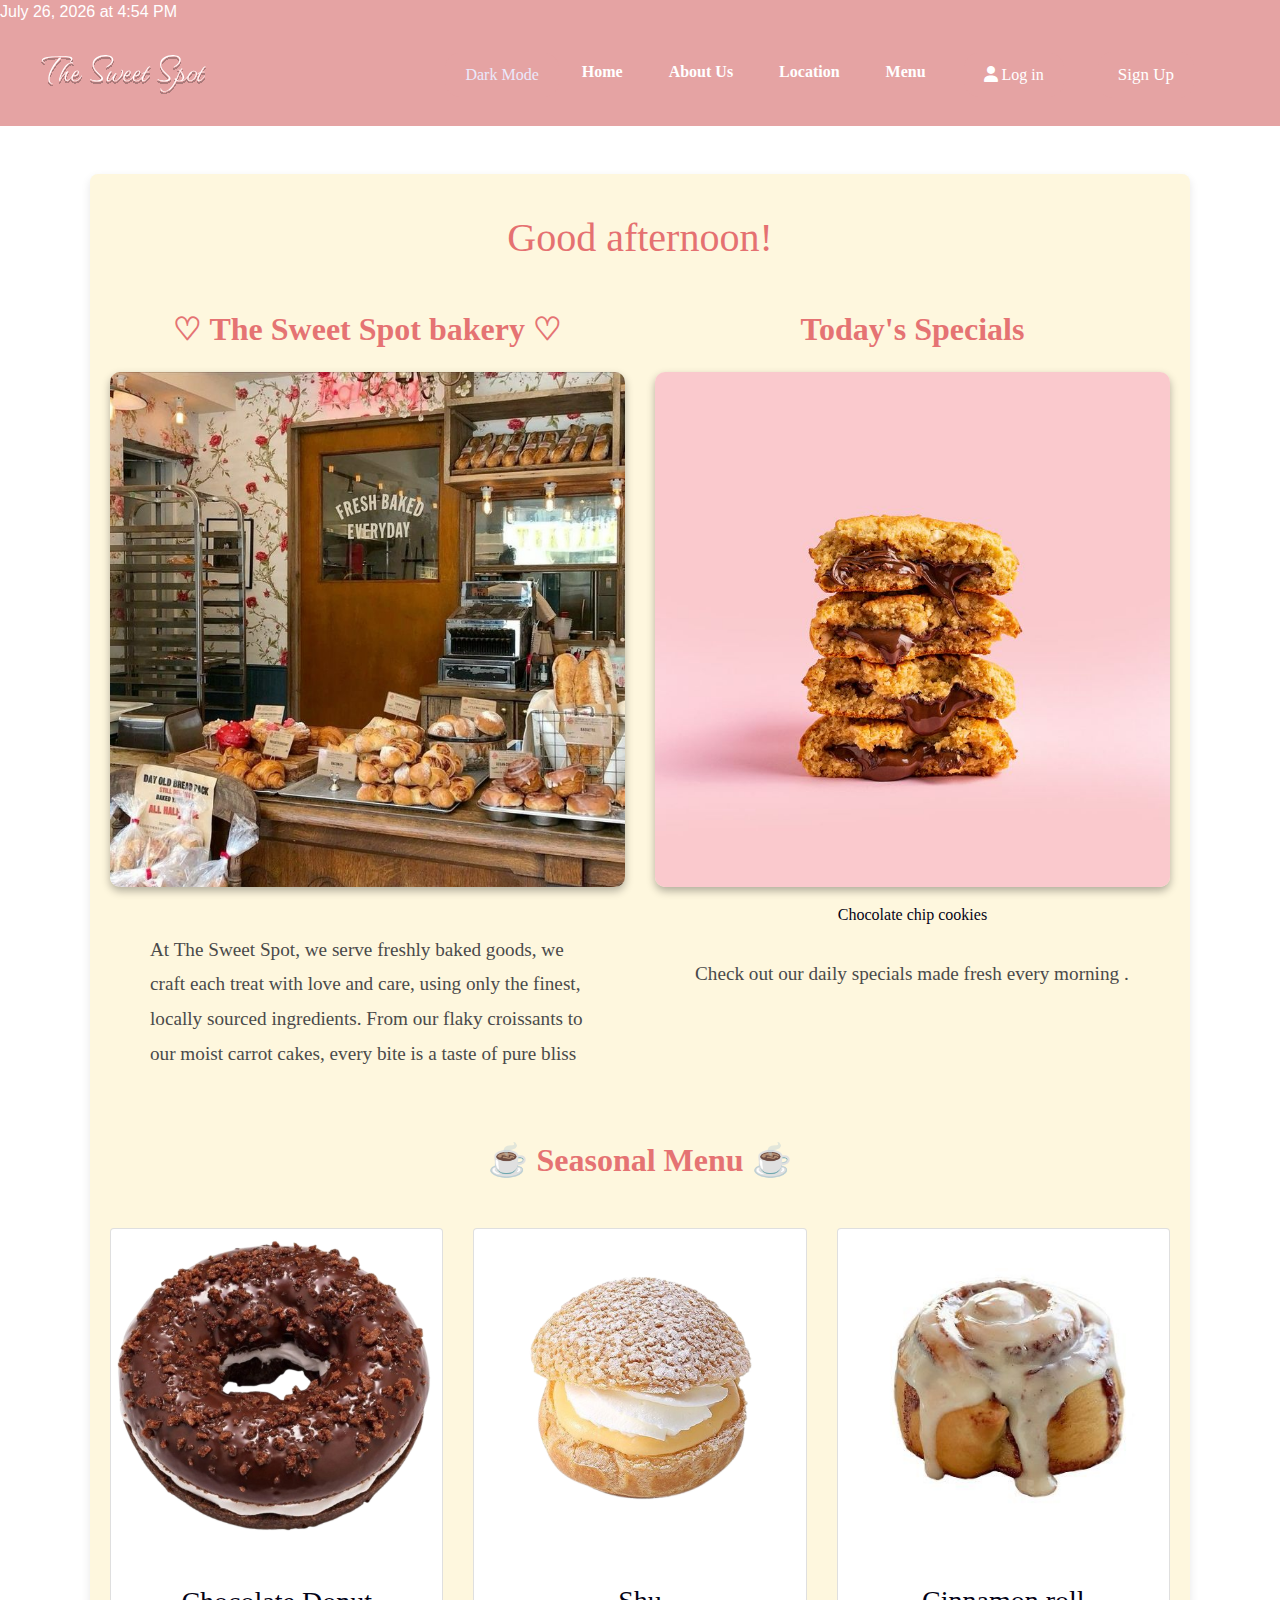
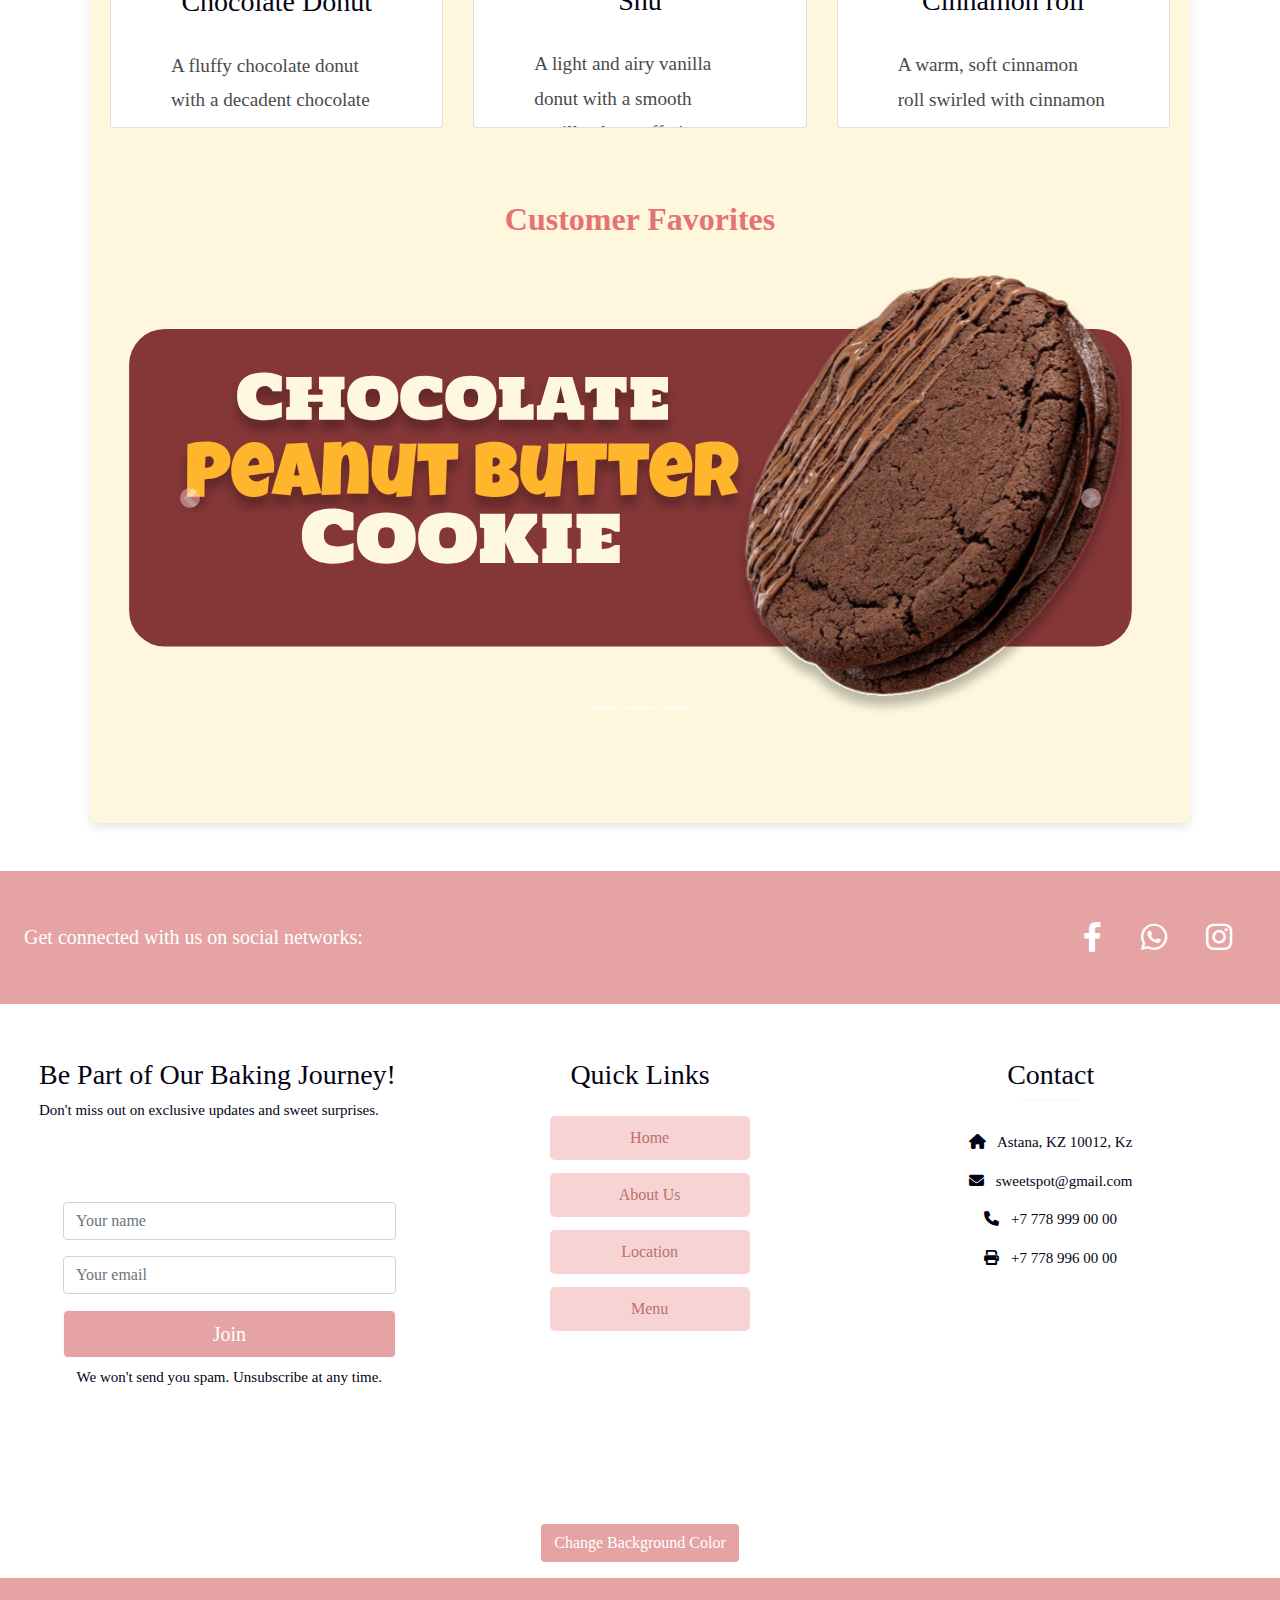
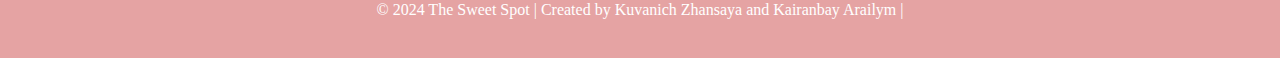
==== commit 498a3acb: "FINAL" ====
--- a/html/index.html
+++ b/html/index.html
@@ -12,20 +12,21 @@
   <script src="../javascript/darkmode.js" defer=""></script>
   <link href="https://stackpath.bootstrapcdn.com/bootstrap/4.5.2/css/bootstrap.min.css" rel="stylesheet">
   <script src="../javascript/burger.js" defer=""></script>
+  <script src="../javascript/api.js"></script>
 </head>
 
 <body>
   <div id="page-container">
+    <div class="datetime-cont">
+      <span id="datetime" class="text-center"></span>
+    </div>
+  
   <header>
     <a class="navbar-brand" href="index.html">
       <div class="logo"></div>
     </a>
     <nav class="navbar navbar-expand-lg" id="navbar">
       <div class="container-fluid">
-        <!-- <button class="navbar-toggler" type="button" data-bs-toggle="collapse" data-bs-target="#navbarNav" aria-controls="navbarNav" aria-expanded="false" aria-label="Toggle navigation">
-          <span class="navbar-toggler-icon"></span>
-        </button>
-         -->
         <button id="theme-toggle" class="styled-button">Toggle Light/Dark Mode</button> 
         <div class="collapse navbar-collapse" id="navbarNav">
           <ul class="navbar-nav ms-auto">
@@ -49,9 +50,6 @@
                 Sign Up</button>
           </li>
           <li class="nav-item" id="profile-section" style="display: none;">
-            <!-- <button class="btn-logout" onclick="logout()">
-              <i class="fas fa-sign-out-alt"></i> Logout
-            </button> -->
             <button class="btn-profile" onclick="toggleProfilePopup()">
               <i class="fas fa-user-circle"></i> Profile
             </button>
@@ -80,6 +78,7 @@
       <a href="about.html">About us</a>
       <a href="location.html">Location</a>
       <a href="menu.html">Menu</a>
+      <button class="menu-login-btn" onclick="LoginPopup()">Login</button>
     </nav>
   </div>
 
@@ -113,11 +112,6 @@
   </div>
 </div>
 
-  <div class="datetime">
-    <span id="datetime"></span>
-  </div>
-
-
   <main class="container my-5">
     <section class="row mb-4">
       <h1 id="greeting"></h1>
@@ -142,7 +136,7 @@
     </section>
   
     <section>
-      <h2 class="mb-5"><b>Seasonal Menu</b></h2>
+      <h2 class="mb-5"><b>☕ Seasonal Menu ☕</b></h2>
       <div class="row">
         <div class="col-lg-4">
           <div class="card mb-4">
@@ -211,7 +205,7 @@
       <span>Get connected with us on social networks:</span>
     </div>
  
-    <div class="social-links">
+    <div class="social-links d-flex">
       <a href="" class="text-white me-4">
         <i class="fab fa-facebook-f"></i>
       </a>
--- a/css/styles.css
+++ b/css/styles.css
@@ -3,6 +3,7 @@
     --background-light: #ffffff;
     --primary-light: #e5a3a3;
     --secondary-light: #e57171;
+    --third-light: #d89494;
     --accent-light: #ba7070;
 
     --text-dark: #eae9fc;
@@ -21,7 +22,7 @@
     color:  var(--text-light);
     margin: 0;
     padding: 0;
-    transition: transform 0.3s ease-in-out;
+    transition: all 1s ease;
 }
 
 .dark-mode body { 
@@ -30,7 +31,7 @@
     color: var(--text-dark);
     margin: 0;
     padding: 0;
-    transition: transform 0.3s ease-in-out;
+    transition: all 1s ease;
 }
 
 
@@ -40,7 +41,7 @@
     align-items: center;
     background-color: var(--primary-light);
     padding: 20px 40px;
-    transition: transform 0.3s ease-in-out;
+    transition: all 1s ease;
 }
 
 .dark-mode header {
@@ -50,7 +51,7 @@
     align-items: center;
     background-color: var(--primary-dark);
     padding: 20px 40px;
-    transition: transform 0.3s ease-in-out;
+    transition: all 1s ease;
 }
 
 .logo {
@@ -71,6 +72,14 @@
     background-color: var(--primary-dark);
     width: 100%;
 }
+.dark-mode #socialmed span {
+    color: var(--background-light);
+    font-size: 20px;
+}
+.light-mode #socialmed span {
+    color: var(--background-light);
+    font-size: 20px;
+}
 .light-mode #socialmed {
     background-color: var(--primary-light);
     width: 100%;
@@ -81,7 +90,7 @@
     color: var(--primary-light);
     text-decoration: none;
     font-weight: 700;
-    transition: opacity 0.5s, max-height 0.5s, padding 0.5s;
+    transition: all 1s ease;
 }
 
 .dark-mode nav a {
@@ -89,22 +98,14 @@
     color: var(--primary-dark); 
     text-decoration: none;
     font-weight: 700;
-    transition: color 0.3s ease;
-}
-
-.light-mode navbar {
-    background-color: var(--primary-light);
-}
-
-.dark-mode .navbar {
-    background-color: var(--primary-dark);
+    transition: all 1s ease;
 }
 body {
     font-family: 'Roboto', sans-serif;
     background-color: #f7f4ef;
     color: #4a4a4a;
     margin: 0;
-    transition: transform 0.3s ease-in-out;
+    transition: all 1s ease;
     padding: 0;
 }
 .logo {
@@ -117,32 +118,18 @@
 
 nav {
     display: flex;
-    transition: 0.2s;
-}
-
-.light-mode nav a {
-    margin: 0 15px;
-    color: var(--primary-light);
-    text-decoration: none;
-    font-weight: 700;
-    transition: color 0.3s ease;
-}
-
-.dark-mode nav a {
-    margin: 0 15px;
-    color: var(--primary-dark); 
-    text-decoration: none;
-    font-weight: 700;
-    transition: color 0.3s ease;
-}
-
-.light-mode navbar {
+    transition: all 1s ease;
+}
+
+
+.light-mode .navbar {
     background-color: var(--primary-light);
-    transition: 0.2s;
+    transition: all 1s ease;
 }
 
 .dark-mode .navbar {
     background-color: var(--primary-dark);
+    transition: all 1s ease;
 }
 
 
@@ -165,10 +152,20 @@
 .navbar-nav .nav-link {
     color: #ffffff; 
     cursor: pointer;
-    transition: opacity 0.5s ease-in-out;
+    transition: all 1s ease;
     font-weight: 700; 
 }
-
+.working-hours {
+    list-style-type: none; /* Removes bullet points */
+    padding: 0; /* Removes default padding */
+    margin: 0; /* Removes default margin */
+    text-align: center;
+
+}
+.list-unstyled {
+    text-align: center;
+
+}
 
 .light-mode .navbar-nav .nav-link:hover {
     text-decoration: underline; 
@@ -199,7 +196,7 @@
     border-radius: 8px;
     box-shadow: 0px 4px 10px rgba(0, 0, 0, 0.1); 
     text-align: center; 
-  transition: opacity 0.5s ease-in-out;
+    transition: all 1s ease;
 } 
 
 .dark-mode main {
@@ -211,7 +208,7 @@
     border-radius: 8px;
     box-shadow: 0px 4px 10px rgba(0, 0, 0, 0.1); 
     text-align: center; 
-    transition: opacity 0.5s ease-in-out;
+    transition: all 1s ease;
 }
 
 figure img {
@@ -353,7 +350,7 @@
 
 }
 
-.dark-mode main h5 {
+ h5 {
     color:#5b1a1a;
 
 }
@@ -465,17 +462,12 @@
       
 .social-links {
         background-color: none;
-        text-align: center; /* Center the text and links */
-        padding: 20px 0; /* Add some padding for spacing */
+        text-align: center;
+        padding: 20px 0;
+        align-items: center;
     }
-/* .dark-mode span {
-    font-size: 20px;
-    text-align: center;
-
-} */
-    
 .light-mode .social-links a {
-        color: #d89494;
+        color: var(--third-light);
         margin: 0 15px; /* Space between links */
         text-decoration: none;
         font-size: 30px;
@@ -890,19 +882,18 @@
     background-color: var(--accent-dark )!important; 
     transform: scale(0.98); 
 }
-.light-mode #datetime {
+.light-mode .datetime-cont{
+    background-color: var(--primary-light);
+}
+.dark-mode .datetime-cont{
+    background-color: var(--primary-dark);
+}
+#datetime {
     font-size: 16px;
     font-weight: 300;
+    text-align: center;
     font-family: 'Roboto', sans-serif;
-    color:var(--secondary-light);
-    
-}
-.dark-mode #datetime {
-    font-size: 16px;
-    font-weight: 300;
-    font-family: 'Roboto', sans-serif;
-    color: var(--background-light);
-    
+    color:var(--background-light);
 }
 #time-display {
     font-size: 1.5rem;
@@ -944,8 +935,8 @@
     font-family: 'Roboto', sans-serif;
 }
   
-#getQuoteButton {
-    background-color: #e5a3a3; /* Match the custom background color */
+.light-mode #getQuoteButton {
+    background-color: var(--primary-light); /* Match the custom background color */
     color: #ffffff;
     padding: 10px 25px;
     border-radius: 16px;
@@ -954,12 +945,25 @@
     font-size: 16px;
     transition: background-color 0.3s ease, transform 0.2s ease;
 }
-  
-#getQuoteButton:hover {
-    background-color: #ba7070; /* Same hover effect */
+.dark-mode #getQuoteButton {
+    background-color: var(--primary-dark); /* Match the custom background color */
+    color: #ffffff;
+    padding: 10px 25px;
+    border-radius: 16px;
+    border: none;
+    cursor: pointer;
+    font-size: 16px;
+    transition: background-color 0.3s ease, transform 0.2s ease;
+}
+  
+.light-mode #getQuoteButton:hover {
+    background-color: var(--accent-light); /* Same hover effect */
     transform: scale(1.05);
 }
-  
+.dark-mode #getQuoteButton:hover {
+    background-color: var(--accent-dark); /* Same hover effect */
+    transform: scale(1.05);
+}  
 #getQuoteButton:active {
     background-color: #ba7070; /* Same active effect */
     transform: scale(0.98);
@@ -990,9 +994,11 @@
   
 .card {
     transition: transform 0.3s ease, box-shadow 0.3s ease;
-    border-radius: 10px; /* Slight rounding for smoother look */
+    border-radius: 10px; 
     overflow: hidden;
-}
+    height: 500px !important;
+}
+
 .card img {
     border-radius: 10px;
 }  
@@ -1442,4 +1448,75 @@
   
 #menu:not(.hidden) {
     display: block;
+}
+.light-mode .menu-login-btn {
+    display: block;
+    margin: 10px 0;
+    padding: 8px 15px;
+    font-size: 16px;
+    color: #fff; 
+    background-color: #e5a3a3; 
+    border: none;
+    border-radius: 5px;
+    cursor: pointer;
+    text-align: center;
+}
+
+.dark-mode .menu-login-btn {
+    display: block;
+    margin: 10px 0;
+    padding: 8px 15px;
+    font-size: 16px;
+    color: #fff; 
+    background-color: #5b1a1a; 
+    border: none;
+    border-radius: 5px;
+    cursor: pointer;
+    text-align: center;
+}
+  
+.light-mode  .menu-login-btn:hover {
+    background-color: #e5a3a3; 
+}
+
+.dark-mode  .menu-login-btn:hover {
+    background-color: #5b1a1a; 
+}
+.dark-mode #search-button {
+    transition: background-color 0.3s ease, transform 0.2s ease;
+    background-color: var(--accent-dark);
+    color: var(--background-light);
+    width: 100px;
+    height: 40px;
+    border-radius: 8px;
+    font-size: 15px ;
+    border: none;
+
+}
+.dark-mode #search-button:hover {
+    background-color: var(--accent-light);
+    transform: scale(1.05); 
+}
+.light-mode #search-button {
+    transition: background-color 0.3s ease, transform 0.2s ease;
+    background-color: var(--primary-light);
+    color: var(--background-light);
+    width: 100px;
+    height: 40px;
+    border-radius: 8px;
+    font-size: 15px ;
+    border: none;
+
+}
+.light-mode #search-button:hover {
+    background-color: var(--accent-light);
+    transform: scale(1.05); 
+}
+#city-input {
+    padding: 10px;
+    font-size: 16px;
+    width: 200px;
+    border-radius: 8px;
+    border: none;
+    margin-right: 10px;
 }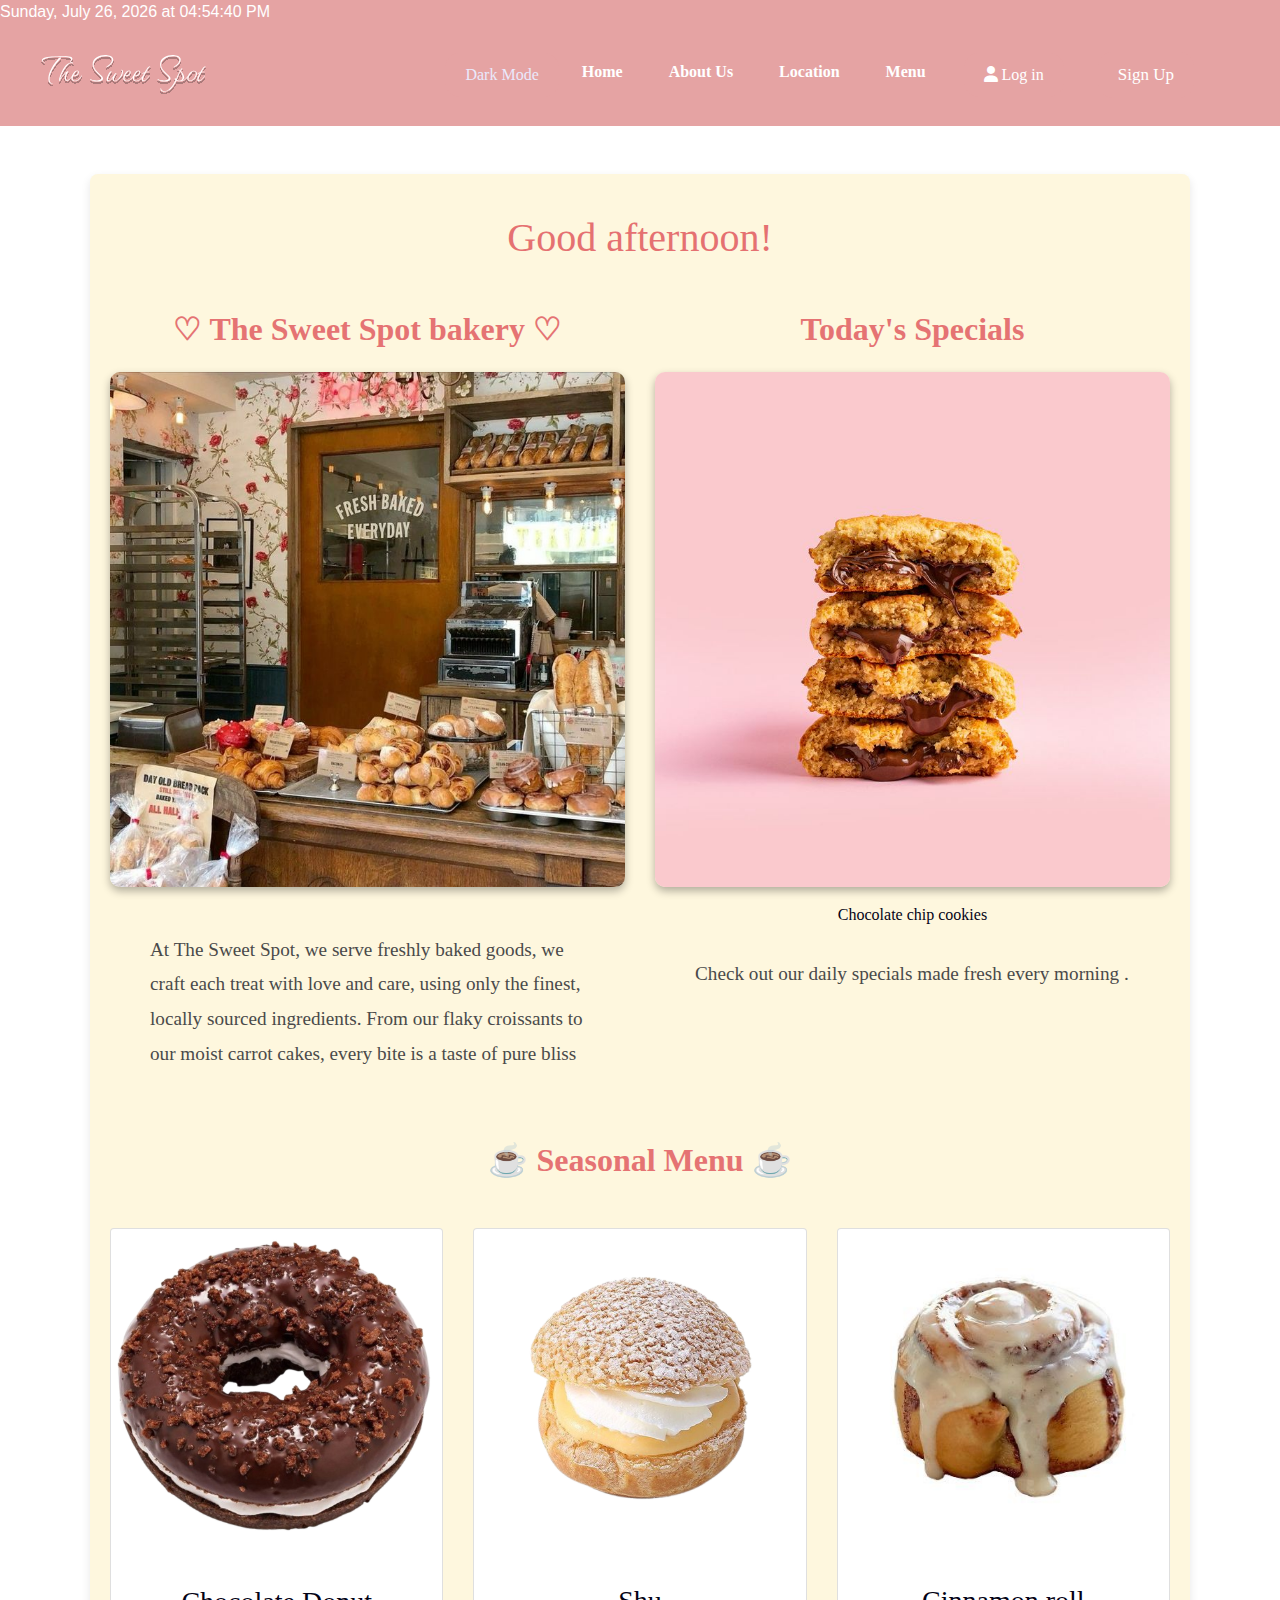
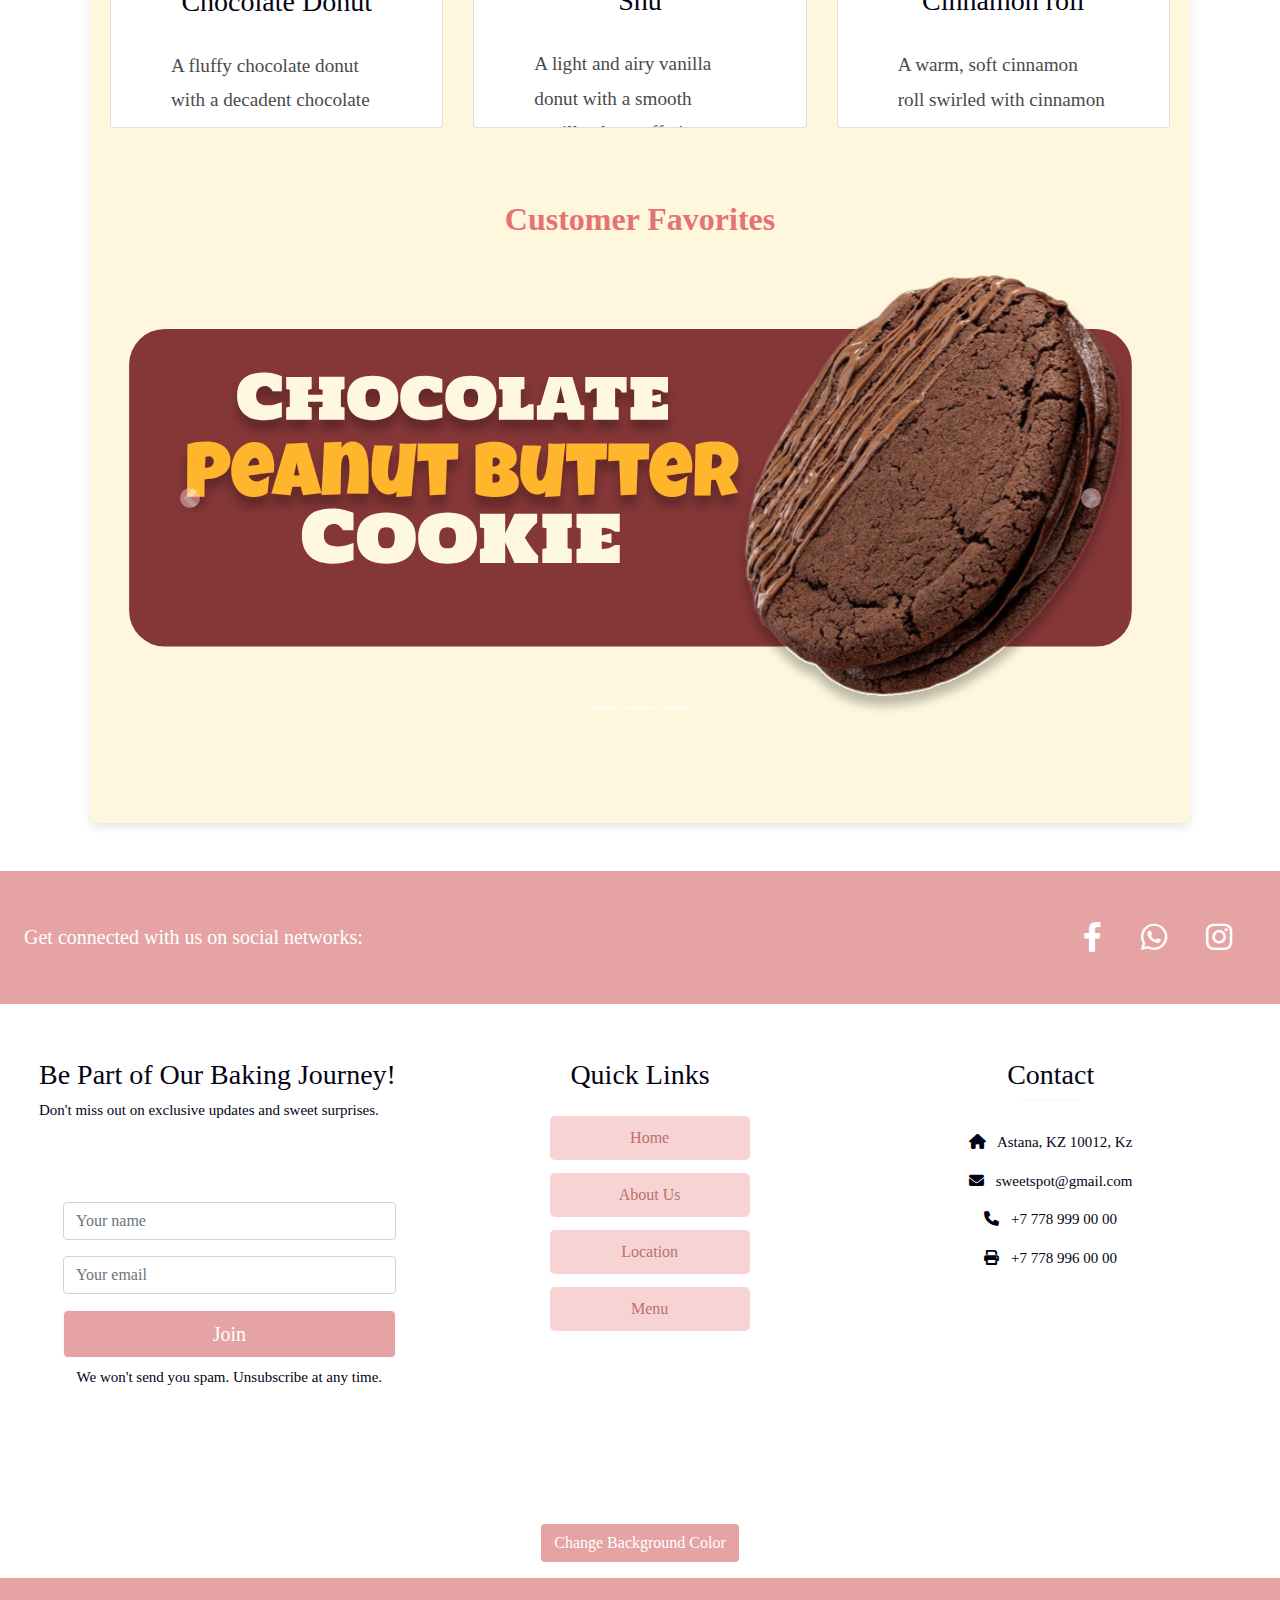
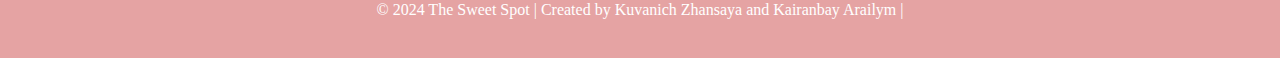
==== commit 4599b9e4: "FINAL111" ====
--- a/html/index.html
+++ b/html/index.html
@@ -206,13 +206,13 @@
     </div>
  
     <div class="social-links d-flex">
-      <a href="" class="text-white me-4">
+      <a href="https://telegram.org/87786163610" class="text-white me-4">
         <i class="fab fa-facebook-f"></i>
       </a>
-      <a href="" class="text-white me-4">
+      <a href="https://wa.me/87786163610" class="text-white me-4">
         <i class="fab fa-whatsapp"></i>
       </a>
-      <a href="" class="text-white me-4">
+      <a href="https://www.instagram.com/sweetspot" class="text-white me-4">
         <i class="fab fa-instagram"></i>
       </a>
     </div>
--- a/css/styles.css
+++ b/css/styles.css
@@ -525,7 +525,7 @@
     transition: background-color 0.3s ease;
 }
 .dark-mode footer {
-    background-color: none;
+    background-color: var(--background-dark);
     padding: 0;
     width: 100%;
     color: var(--text-dark);
